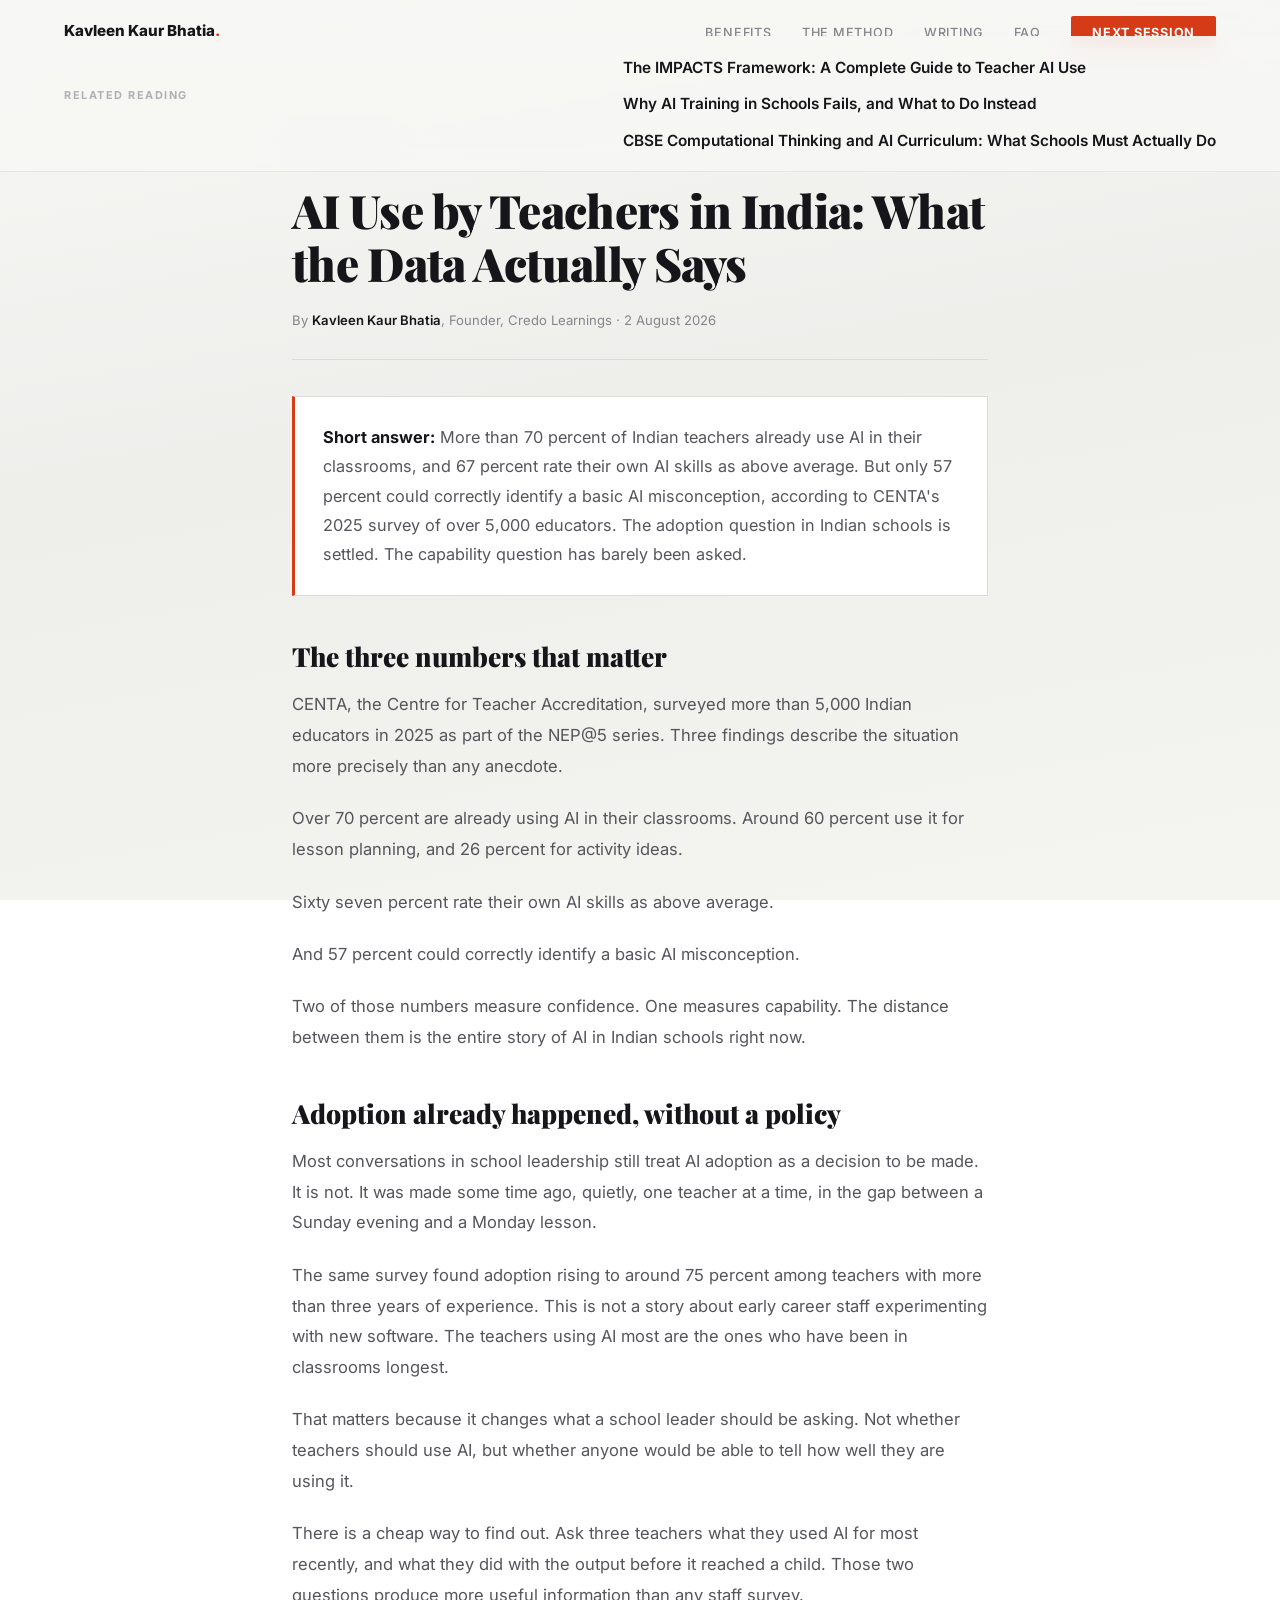
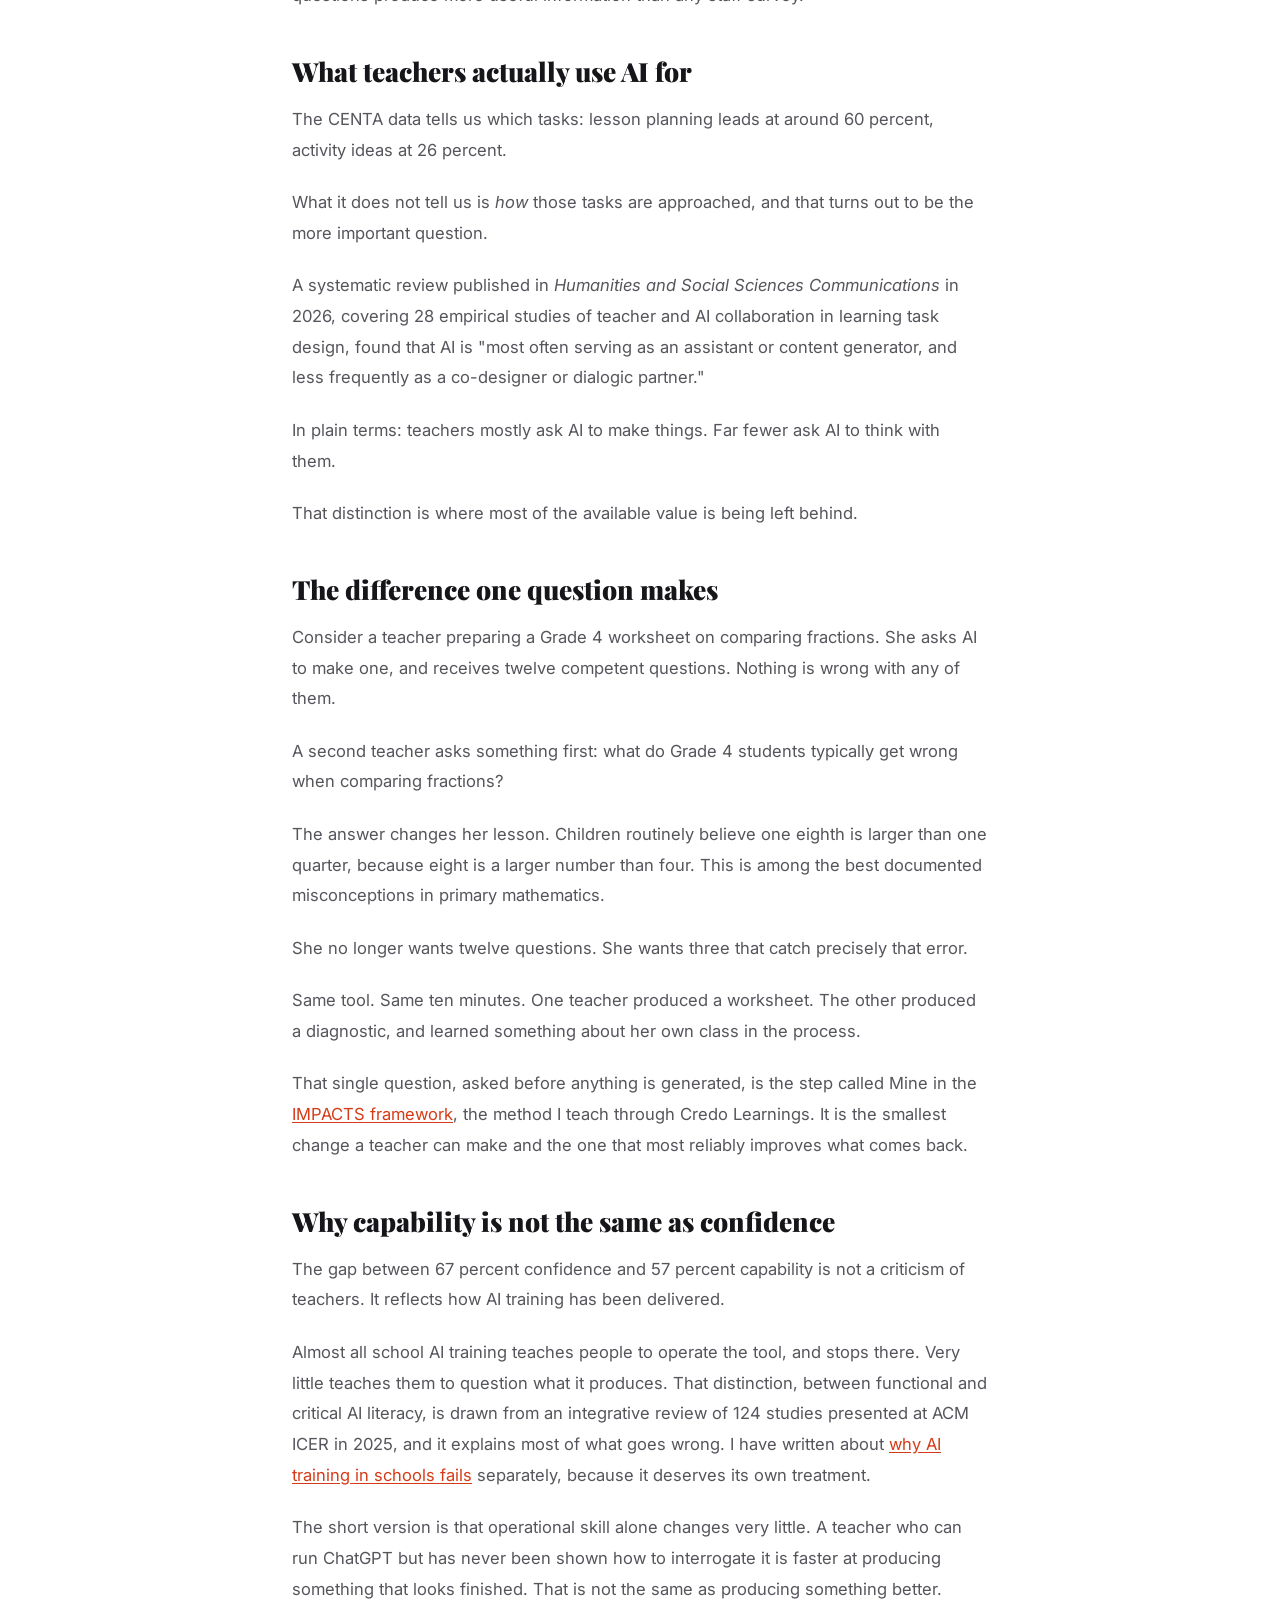
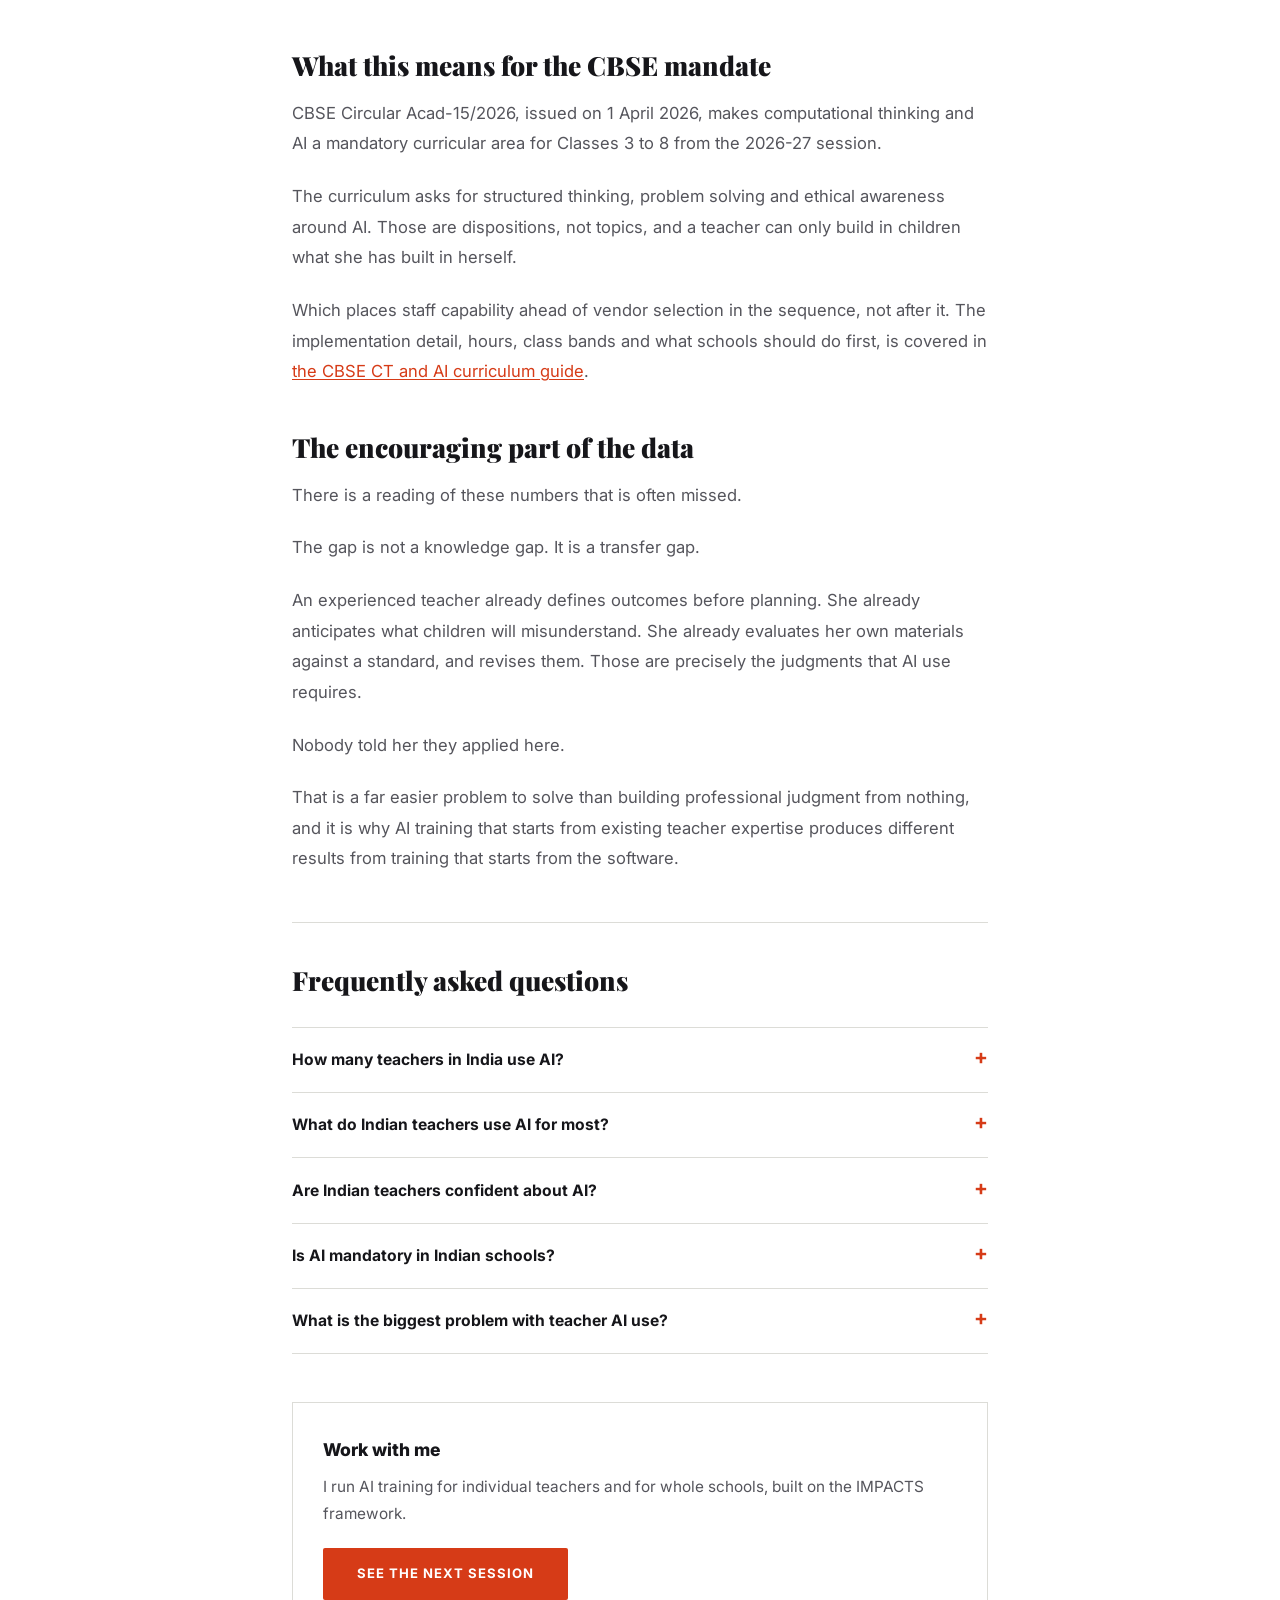
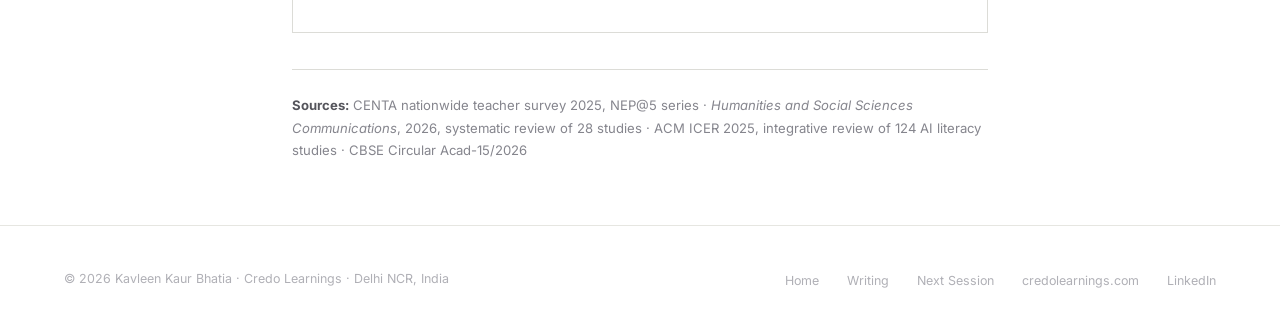
==== ai-use-by-teachers-india-data.html @ 9534598b "Add files via upload" ====
<!DOCTYPE html>
<html lang="en">
<head>
  <meta charset="UTF-8" />
  <meta name="viewport" content="width=device-width, initial-scale=1.0" />

  <title>AI Use by Teachers in India: What the Data Actually Says (2026)</title>
  <meta name="description" content="Over 70 percent of Indian teachers use AI, but only 57 percent can spot a basic AI misconception. What the CENTA survey reveals about the real gap." />
  <meta name="author" content="Kavleen Kaur Bhatia" />
  <meta name="robots" content="index, follow, max-image-preview:large, max-snippet:-1" />
  <link rel="canonical" href="https://www.kavleenkaur.com/ai-use-by-teachers-india-data" />

  <meta property="og:type" content="article" />
  <meta property="og:url" content="https://www.kavleenkaur.com/ai-use-by-teachers-india-data" />
  <meta property="og:title" content="AI Use by Teachers in India: What the Data Actually Says (2026)" />
  <meta property="og:description" content="Over 70 percent of Indian teachers use AI, but only 57 percent can spot a basic AI misconception. What the CENTA survey reveals about the real gap." />
  <meta property="og:image" content="https://www.kavleenkaur.com/og-image.jpg" />
  <meta property="og:locale" content="en_IN" />
  <meta name="twitter:card" content="summary_large_image" />
  <meta name="twitter:title" content="AI Use by Teachers in India: What the Data Actually Says (2026)" />
  <meta name="twitter:description" content="Over 70 percent of Indian teachers use AI, but only 57 percent can spot a basic AI misconception. What the CENTA survey reveals about the real gap." />
  <meta name="twitter:image" content="https://www.kavleenkaur.com/og-image.jpg" />

  <script type="application/ld+json">
{
  "@context": "https://schema.org",
  "@graph": [
    {
      "@type": "Article",
      "@id": "https://www.kavleenkaur.com/ai-use-by-teachers-india-data#article",
      "headline": "AI Use by Teachers in India: What the Data Actually Says",
      "description": "Over 70 percent of Indian teachers use AI, but only 57 percent can spot a basic AI misconception. What the CENTA survey reveals about the real gap.",
      "datePublished": "2026-08-02",
      "dateModified": "2026-08-02",
      "author": {
        "@type": "Person",
        "name": "Kavleen Kaur Bhatia",
        "url": "https://www.kavleenkaur.com/",
        "jobTitle": "AI Trainer for Educators",
        "worksFor": {
          "@type": "Organization",
          "name": "Credo Learnings"
        }
      },
      "publisher": {
        "@type": "Organization",
        "name": "Credo Learnings",
        "url": "https://credolearnings.com/"
      },
      "mainEntityOfPage": "https://www.kavleenkaur.com/ai-use-by-teachers-india-data",
      "about": [
        {
          "@type": "Thing",
          "name": "Artificial Intelligence in Education"
        },
        {
          "@type": "Thing",
          "name": "Teacher Professional Development"
        },
        {
          "@type": "Thing",
          "name": "K-12 Education in India"
        }
      ],
      "inLanguage": "en-IN"
    },
    {
      "@type": "FAQPage",
      "@id": "https://www.kavleenkaur.com/ai-use-by-teachers-india-data#faq",
      "mainEntity": [
        {
          "@type": "Question",
          "name": "How many teachers in India use AI?",
          "acceptedAnswer": {
            "@type": "Answer",
            "text": "More than 70 percent, according to CENTA's 2025 survey of over 5,000 educators. Adoption rises to around 75 percent among teachers with more than three years of experience."
          }
        },
        {
          "@type": "Question",
          "name": "What do Indian teachers use AI for most?",
          "acceptedAnswer": {
            "@type": "Answer",
            "text": "Lesson planning, at around 60 percent, followed by activity ideas at 26 percent."
          }
        },
        {
          "@type": "Question",
          "name": "Are Indian teachers confident about AI?",
          "acceptedAnswer": {
            "@type": "Answer",
            "text": "Sixty seven percent rate their AI skills as above average, but only 57 percent could identify a basic AI misconception, indicating a gap between confidence and capability."
          }
        },
        {
          "@type": "Question",
          "name": "Is AI mandatory in Indian schools?",
          "acceptedAnswer": {
            "@type": "Answer",
            "text": "CBSE has made computational thinking and AI a mandatory curricular area for Classes 3 to 8 from the 2026-27 session, under Circular Acad-15/2026."
          }
        },
        {
          "@type": "Question",
          "name": "What is the biggest problem with teacher AI use?",
          "acceptedAnswer": {
            "@type": "Answer",
            "text": "Research suggests AI is used mostly to generate content rather than to expand professional thinking, which leaves most of its value unrealised."
          }
        }
      ]
    },
    {
      "@type": "BreadcrumbList",
      "itemListElement": [
        {
          "@type": "ListItem",
          "position": 1,
          "name": "Home",
          "item": "https://www.kavleenkaur.com/"
        },
        {
          "@type": "ListItem",
          "position": 2,
          "name": "Writing",
          "item": "https://www.kavleenkaur.com/writing"
        },
        {
          "@type": "ListItem",
          "position": 3,
          "name": "AI Use by Teachers in India: What the Data Actually Says"
        }
      ]
    }
  ]
}
  </script>

  <link rel="preconnect" href="https://fonts.googleapis.com" />
  <link rel="preconnect" href="https://fonts.gstatic.com" crossorigin />
  <link href="https://fonts.googleapis.com/css2?family=Inter:wght@300;400;500;600;700;800;900&family=Playfair+Display:wght@700;900&display=swap" rel="stylesheet" />
  <link rel="stylesheet" href="/styles.css" />
</head>
<body>

  <nav aria-label="Main navigation">
    <a class="nav-logo" href="/">Kavleen Kaur Bhatia<span>.</span></a>
    <ul class="nav-links">
      <li><a href="/#benefits">Benefits</a></li>
      <li><a href="/#method">The Method</a></li>
      <li><a href="/writing">Writing</a></li>
      <li><a href="/#faq">FAQ</a></li>
      <li><a href="/impacts" class="nav-cta">Next Session</a></li>
    </ul>
  </nav>

  <main>
    <article class="article-wrap">
      <p class="breadcrumb"><a href="/">Home</a> &rsaquo; <a href="/writing">Writing</a></p>

      <h1>AI Use by Teachers in India: What the Data Actually Says</h1>

      <p class="article-meta">
        By <strong>Kavleen Kaur Bhatia</strong>, Founder, Credo Learnings &middot;
        <time datetime="2026-08-02">2 August 2026</time>
      </p>

      <div class="short-answer">
        <strong>Short answer:</strong> More than 70 percent of Indian teachers already use AI in their classrooms, and 67 percent rate their own AI skills as above average. But only 57 percent could correctly identify a basic AI misconception, according to CENTA's 2025 survey of over 5,000 educators. The adoption question in Indian schools is settled. The capability question has barely been asked.
      </div>

      <div class="article-body">
      <h2>The three numbers that matter</h2>
      <p>CENTA, the Centre for Teacher Accreditation, surveyed more than 5,000 Indian educators in 2025 as part of the NEP@5 series. Three findings describe the situation more precisely than any anecdote.</p>
      <p>Over 70 percent are already using AI in their classrooms. Around 60 percent use it for lesson planning, and 26 percent for activity ideas.</p>
      <p>Sixty seven percent rate their own AI skills as above average.</p>
      <p>And 57 percent could correctly identify a basic AI misconception.</p>
      <p>Two of those numbers measure confidence. One measures capability. The distance between them is the entire story of AI in Indian schools right now.</p>
      <h2>Adoption already happened, without a policy</h2>
      <p>Most conversations in school leadership still treat AI adoption as a decision to be made. It is not. It was made some time ago, quietly, one teacher at a time, in the gap between a Sunday evening and a Monday lesson.</p>
      <p>The same survey found adoption rising to around 75 percent among teachers with more than three years of experience. This is not a story about early career staff experimenting with new software. The teachers using AI most are the ones who have been in classrooms longest.</p>
      <p>That matters because it changes what a school leader should be asking. Not whether teachers should use AI, but whether anyone would be able to tell how well they are using it.</p>
      <p>There is a cheap way to find out. Ask three teachers what they used AI for most recently, and what they did with the output before it reached a child. Those two questions produce more useful information than any staff survey.</p>
      <h2>What teachers actually use AI for</h2>
      <p>The CENTA data tells us which tasks: lesson planning leads at around 60 percent, activity ideas at 26 percent.</p>
      <p>What it does not tell us is <em>how</em> those tasks are approached, and that turns out to be the more important question.</p>
      <p>A systematic review published in <em>Humanities and Social Sciences Communications</em> in 2026, covering 28 empirical studies of teacher and AI collaboration in learning task design, found that AI is "most often serving as an assistant or content generator, and less frequently as a co-designer or dialogic partner."</p>
      <p>In plain terms: teachers mostly ask AI to make things. Far fewer ask AI to think with them.</p>
      <p>That distinction is where most of the available value is being left behind.</p>
      <h2>The difference one question makes</h2>
      <p>Consider a teacher preparing a Grade 4 worksheet on comparing fractions. She asks AI to make one, and receives twelve competent questions. Nothing is wrong with any of them.</p>
      <p>A second teacher asks something first: what do Grade 4 students typically get wrong when comparing fractions?</p>
      <p>The answer changes her lesson. Children routinely believe one eighth is larger than one quarter, because eight is a larger number than four. This is among the best documented misconceptions in primary mathematics.</p>
      <p>She no longer wants twelve questions. She wants three that catch precisely that error.</p>
      <p>Same tool. Same ten minutes. One teacher produced a worksheet. The other produced a diagnostic, and learned something about her own class in the process.</p>
      <p>That single question, asked before anything is generated, is the step called Mine in the <a href="/impacts-framework">IMPACTS framework</a>, the method I teach through Credo Learnings. It is the smallest change a teacher can make and the one that most reliably improves what comes back.</p>
      <h2>Why capability is not the same as confidence</h2>
      <p>The gap between 67 percent confidence and 57 percent capability is not a criticism of teachers. It reflects how AI training has been delivered.</p>
      <p>Almost all school AI training teaches people to operate the tool, and stops there. Very little teaches them to question what it produces. That distinction, between functional and critical AI literacy, is drawn from an integrative review of 124 studies presented at ACM ICER in 2025, and it explains most of what goes wrong. I have written about <a href="/why-ai-training-in-schools-fails">why AI training in schools fails</a> separately, because it deserves its own treatment.</p>
      <p>The short version is that operational skill alone changes very little. A teacher who can run ChatGPT but has never been shown how to interrogate it is faster at producing something that looks finished. That is not the same as producing something better.</p>
      <h2>What this means for the CBSE mandate</h2>
      <p>CBSE Circular Acad-15/2026, issued on 1 April 2026, makes computational thinking and AI a mandatory curricular area for Classes 3 to 8 from the 2026-27 session.</p>
      <p>The curriculum asks for structured thinking, problem solving and ethical awareness around AI. Those are dispositions, not topics, and a teacher can only build in children what she has built in herself.</p>
      <p>Which places staff capability ahead of vendor selection in the sequence, not after it. The implementation detail, hours, class bands and what schools should do first, is covered in <a href="/cbse-ct-ai-curriculum-teacher-readiness">the CBSE CT and AI curriculum guide</a>.</p>
      <h2>The encouraging part of the data</h2>
      <p>There is a reading of these numbers that is often missed.</p>
      <p>The gap is not a knowledge gap. It is a transfer gap.</p>
      <p>An experienced teacher already defines outcomes before planning. She already anticipates what children will misunderstand. She already evaluates her own materials against a standard, and revises them. Those are precisely the judgments that AI use requires.</p>
      <p>Nobody told her they applied here.</p>
      <p>That is a far easier problem to solve than building professional judgment from nothing, and it is why AI training that starts from existing teacher expertise produces different results from training that starts from the software.</p>
      </div>

      <section class="faq-block">
        <h2>Frequently asked questions</h2>
      <details>
        <summary>How many teachers in India use AI?</summary>
        <p>More than 70 percent, according to CENTA's 2025 survey of over 5,000 educators. Adoption rises to around 75 percent among teachers with more than three years of experience.</p>
      </details>
      <details>
        <summary>What do Indian teachers use AI for most?</summary>
        <p>Lesson planning, at around 60 percent, followed by activity ideas at 26 percent.</p>
      </details>
      <details>
        <summary>Are Indian teachers confident about AI?</summary>
        <p>Sixty seven percent rate their AI skills as above average, but only 57 percent could identify a basic AI misconception, indicating a gap between confidence and capability.</p>
      </details>
      <details>
        <summary>Is AI mandatory in Indian schools?</summary>
        <p>CBSE has made computational thinking and AI a mandatory curricular area for Classes 3 to 8 from the 2026-27 session, under Circular Acad-15/2026.</p>
      </details>
      <details>
        <summary>What is the biggest problem with teacher AI use?</summary>
        <p>Research suggests AI is used mostly to generate content rather than to expand professional thinking, which leaves most of its value unrealised.</p>
      </details>
      </section>

      <aside class="article-cta">
        <h3>Work with me</h3>
        <p>I run AI training for individual teachers and for whole schools, built on the IMPACTS framework.</p>
        <a href="/impacts" class="btn-primary">See the next session</a>
      </aside>

      <nav class="article-related" aria-label="Related articles">
        <h3>Related reading</h3>
        <ul>
        <li><a href="/impacts-framework">The IMPACTS Framework: A Complete Guide to Teacher AI Use</a></li>
        <li><a href="/why-ai-training-in-schools-fails">Why AI Training in Schools Fails, and What to Do Instead</a></li>
        <li><a href="/cbse-ct-ai-curriculum-teacher-readiness">CBSE Computational Thinking and AI Curriculum: What Schools Must Actually Do</a></li></ul>
      </nav>

      <p class="article-sources"><strong>Sources:</strong> CENTA nationwide teacher survey 2025, NEP@5 series &middot; <em>Humanities and Social Sciences Communications</em>, 2026, systematic review of 28 studies &middot; ACM ICER 2025, integrative review of 124 AI literacy studies &middot; CBSE Circular Acad-15/2026</p>
    </article>
  </main>

  <footer>
    <p>&copy; 2026 Kavleen Kaur Bhatia &middot; Credo Learnings &middot; Delhi NCR, India</p>
    <ul class="footer-links">
      <li><a href="/">Home</a></li>
      <li><a href="/writing">Writing</a></li>
      <li><a href="/impacts">Next Session</a></li>
      <li><a href="https://credolearnings.com/" target="_blank" rel="noopener">credolearnings.com</a></li>
      <li><a href="https://www.linkedin.com/in/kavleen-kaur-bhatia/" target="_blank" rel="noopener">LinkedIn</a></li>
    </ul>
  </footer>

</body>
</html>
---- styles.css ----
/* Shared styles for article pages and the session registration page */

*, *::before, *::after { box-sizing: border-box; margin: 0; padding: 0; }

:root {
  --accent: #d63b17;
  --accent-dark: #b32f10;
  --text: #16161a;
  --text-mid: #55555c;
  --text-soft: #85858d;
  --text-faint: #b0b0b6;
  --border: #dcdcd7;
  --border-soft: #e6e6e1;
  --panel: #ffffff;
  --panel-tint: #ececeb;
}

html { scroll-behavior: smooth; }

body {
  font-family: 'Inter', -apple-system, BlinkMacSystemFont, sans-serif;
  background: linear-gradient(170deg, #f7f7f5 0%, #eeeeeb 45%, #f4f4f1 100%);
  background-attachment: fixed;
  color: var(--text);
  line-height: 1.65;
  overflow-x: hidden;
  -webkit-font-smoothing: antialiased;
}

a { color: inherit; }

/* NAV */
nav {
  position: fixed; top: 0; left: 0; right: 0; z-index: 100;
  display: flex; justify-content: space-between; align-items: center;
  padding: 1.1rem 4rem;
  background: rgba(247,247,245,0.92);
  backdrop-filter: blur(14px);
  border-bottom: 1px solid var(--border-soft);
}
.nav-logo { font-weight: 800; font-size: 0.95rem; color: var(--text); text-decoration: none; }
.nav-logo span { color: var(--accent); }
.nav-links { display: flex; gap: 1.9rem; list-style: none; align-items: center; }
.nav-links a {
  color: var(--text-soft); text-decoration: none; font-size: 0.79rem;
  font-weight: 500; letter-spacing: 0.06em; text-transform: uppercase; transition: color 0.2s;
}
.nav-links a:hover { color: var(--text); }
.nav-cta {
  background: var(--accent); color: #fff !important;
  padding: 0.55rem 1.3rem; border-radius: 2px; font-weight: 700 !important;
}
.nav-cta:hover { background: var(--accent-dark); }

/* BUTTONS */
.btn-primary {
  display: inline-block; background: var(--accent); color: #fff;
  padding: 0.95rem 2.1rem; font-size: 0.82rem; font-weight: 700;
  letter-spacing: 0.08em; text-transform: uppercase; text-decoration: none;
  border-radius: 2px; transition: background 0.2s, transform 0.15s;
}
.btn-primary:hover { background: var(--accent-dark); transform: translateY(-1px); }
.btn-secondary {
  display: inline-block; border: 1px solid #c4c4bd; color: var(--text);
  padding: 0.95rem 2.1rem; font-size: 0.82rem; font-weight: 600;
  letter-spacing: 0.08em; text-transform: uppercase; text-decoration: none;
  border-radius: 2px; transition: border-color 0.2s, transform 0.15s;
}
.btn-secondary:hover { border-color: var(--text); transform: translateY(-1px); }

/* ARTICLE LAYOUT */
.article-wrap { max-width: 760px; margin: 0 auto; padding: 8.5rem 2rem 4rem; }

.breadcrumb {
  font-size: 0.75rem; color: var(--text-faint);
  letter-spacing: 0.04em; margin-bottom: 1.75rem;
}
.breadcrumb a { color: var(--text-soft); text-decoration: none; }
.breadcrumb a:hover { color: var(--accent); }

.article-wrap h1 {
  font-family: 'Playfair Display', Georgia, serif;
  font-size: clamp(2rem, 3.6vw, 2.9rem);
  font-weight: 900; line-height: 1.15; letter-spacing: -0.015em;
  margin-bottom: 1.25rem;
}

.article-meta {
  font-size: 0.82rem; color: var(--text-soft);
  padding-bottom: 1.75rem; margin-bottom: 2.25rem;
  border-bottom: 1px solid var(--border);
}
.article-meta strong { color: var(--text); font-weight: 600; }

.short-answer {
  background: var(--panel); border: 1px solid var(--border);
  border-left: 3px solid var(--accent);
  padding: 1.6rem 1.75rem; margin-bottom: 2.5rem;
  font-size: 1.02rem; line-height: 1.8; color: var(--text-mid);
}
.short-answer strong { color: var(--text); font-weight: 700; }

.article-body h2 {
  font-family: 'Playfair Display', Georgia, serif;
  font-size: 1.65rem; font-weight: 900; line-height: 1.25;
  margin: 2.75rem 0 1rem;
}
.article-body h3 {
  font-size: 1.1rem; font-weight: 800;
  margin: 2rem 0 0.6rem;
}
.article-body p {
  font-size: 1.04rem; line-height: 1.85;
  color: var(--text-mid); margin-bottom: 1.35rem;
}
.article-body p strong { color: var(--text); font-weight: 600; }
.article-body em { font-style: italic; }
.article-body a { color: var(--accent); text-decoration: underline; text-underline-offset: 2px; }
.article-body a:hover { color: var(--accent-dark); }
.article-body ul { margin: 0 0 1.35rem 1.2rem; }
.article-body li { font-size: 1.02rem; line-height: 1.8; color: var(--text-mid); margin-bottom: 0.5rem; }
.article-body blockquote {
  border-left: 3px solid var(--border);
  padding-left: 1.4rem; margin: 0 0 1.35rem;
  color: var(--text-soft); font-style: italic;
}

/* FAQ */
.faq-block { margin-top: 3rem; padding-top: 2.25rem; border-top: 1px solid var(--border); }
.faq-block h2 {
  font-family: 'Playfair Display', Georgia, serif;
  font-size: 1.65rem; font-weight: 900; margin-bottom: 1.5rem;
}
.faq-block details { border-top: 1px solid var(--border); padding: 1.2rem 0; }
.faq-block details:last-of-type { border-bottom: 1px solid var(--border); }
.faq-block summary {
  font-size: 0.98rem; font-weight: 700; color: var(--text); cursor: pointer;
  list-style: none; display: flex; justify-content: space-between; align-items: flex-start; gap: 1.5rem;
}
.faq-block summary::-webkit-details-marker { display: none; }
.faq-block summary::after { content: '+'; color: var(--accent); font-size: 1.3rem; line-height: 1; flex-shrink: 0; }
.faq-block details[open] summary::after { content: '\2212'; }
.faq-block details p { margin: 0.8rem 0 0; font-size: 0.96rem; line-height: 1.8; color: var(--text-mid); }

/* ARTICLE FOOTER BLOCKS */
.article-cta {
  margin-top: 3rem; background: var(--panel);
  border: 1px solid var(--border); padding: 2rem 1.9rem;
}
.article-cta h3 { font-size: 1.1rem; font-weight: 800; margin-bottom: 0.6rem; }
.article-cta p { font-size: 0.96rem; color: var(--text-mid); line-height: 1.75; margin-bottom: 1.3rem; }

.article-related { margin-top: 2.25rem; }
.article-related h3 {
  font-size: 0.68rem; font-weight: 700; letter-spacing: 0.14em;
  text-transform: uppercase; color: var(--text-faint); margin-bottom: 1rem;
}
.article-related ul { list-style: none; display: flex; flex-direction: column; gap: 0.65rem; }
.article-related a { font-size: 0.96rem; color: var(--text); text-decoration: none; font-weight: 600; }
.article-related a:hover { color: var(--accent); }

.article-sources {
  margin-top: 2.25rem; padding-top: 1.5rem; border-top: 1px solid var(--border);
  font-size: 0.82rem; color: var(--text-soft); line-height: 1.7;
}
.article-sources strong { color: var(--text-mid); }

/* WRITING INDEX */
.index-wrap { max-width: 880px; margin: 0 auto; padding: 8.5rem 2rem 4rem; }
.index-wrap h1 {
  font-family: 'Playfair Display', Georgia, serif;
  font-size: clamp(2rem, 3.6vw, 2.9rem); font-weight: 900;
  line-height: 1.15; margin-bottom: 0.9rem;
}
.index-intro { font-size: 1.04rem; color: var(--text-mid); line-height: 1.8; margin-bottom: 2.75rem; max-width: 640px; }
.index-list { display: flex; flex-direction: column; gap: 1px; background: var(--border); border: 1px solid var(--border); }
.index-item { background: var(--panel); padding: 1.9rem 1.85rem; text-decoration: none; display: block; transition: background 0.2s; }
.index-item:hover { background: #fcfcfa; }
.index-item h2 { font-size: 1.18rem; font-weight: 800; line-height: 1.35; margin-bottom: 0.5rem; transition: color 0.2s; }
.index-item:hover h2 { color: var(--accent); }
.index-item p { font-size: 0.93rem; color: var(--text-mid); line-height: 1.7; }

/* FOOTER */
footer {
  padding: 2.5rem 4rem; border-top: 1px solid var(--border-soft);
  display: flex; justify-content: space-between; align-items: center; gap: 2rem; flex-wrap: wrap;
}
footer p { font-size: 0.78rem; color: var(--text-faint); }
.footer-links { display: flex; gap: 1.75rem; list-style: none; flex-wrap: wrap; }
.footer-links a { font-size: 0.78rem; color: var(--text-faint); text-decoration: none; transition: color 0.2s; }
.footer-links a:hover { color: var(--text-mid); }

/* RESPONSIVE */
@media (max-width: 900px) {
  nav { padding: 0.9rem 1.5rem; }
  .nav-links { display: none; }
  .nav-links.mobile-cta { display: flex; }
  .article-wrap, .index-wrap { padding: 6.5rem 1.5rem 3rem; }
  footer { flex-direction: column; text-align: center; gap: 1.25rem; padding: 2.5rem 1.5rem; }
}
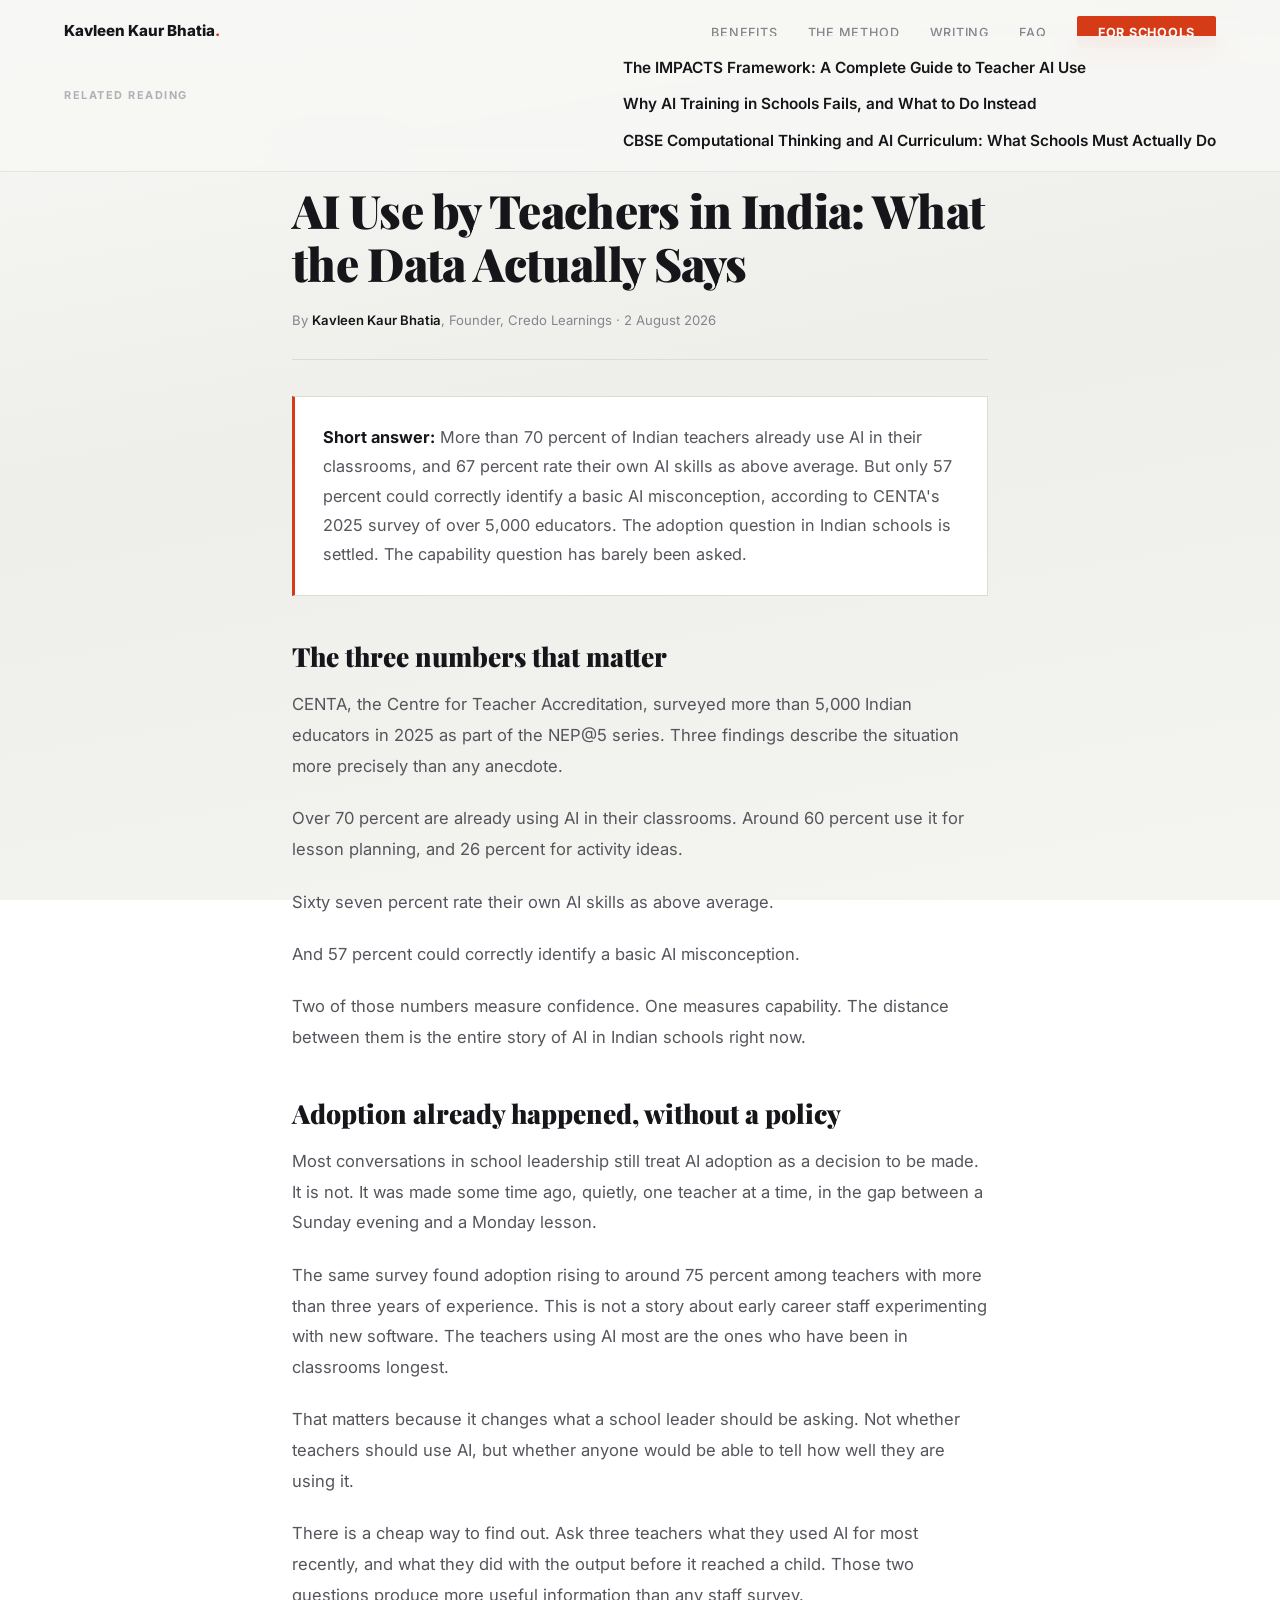
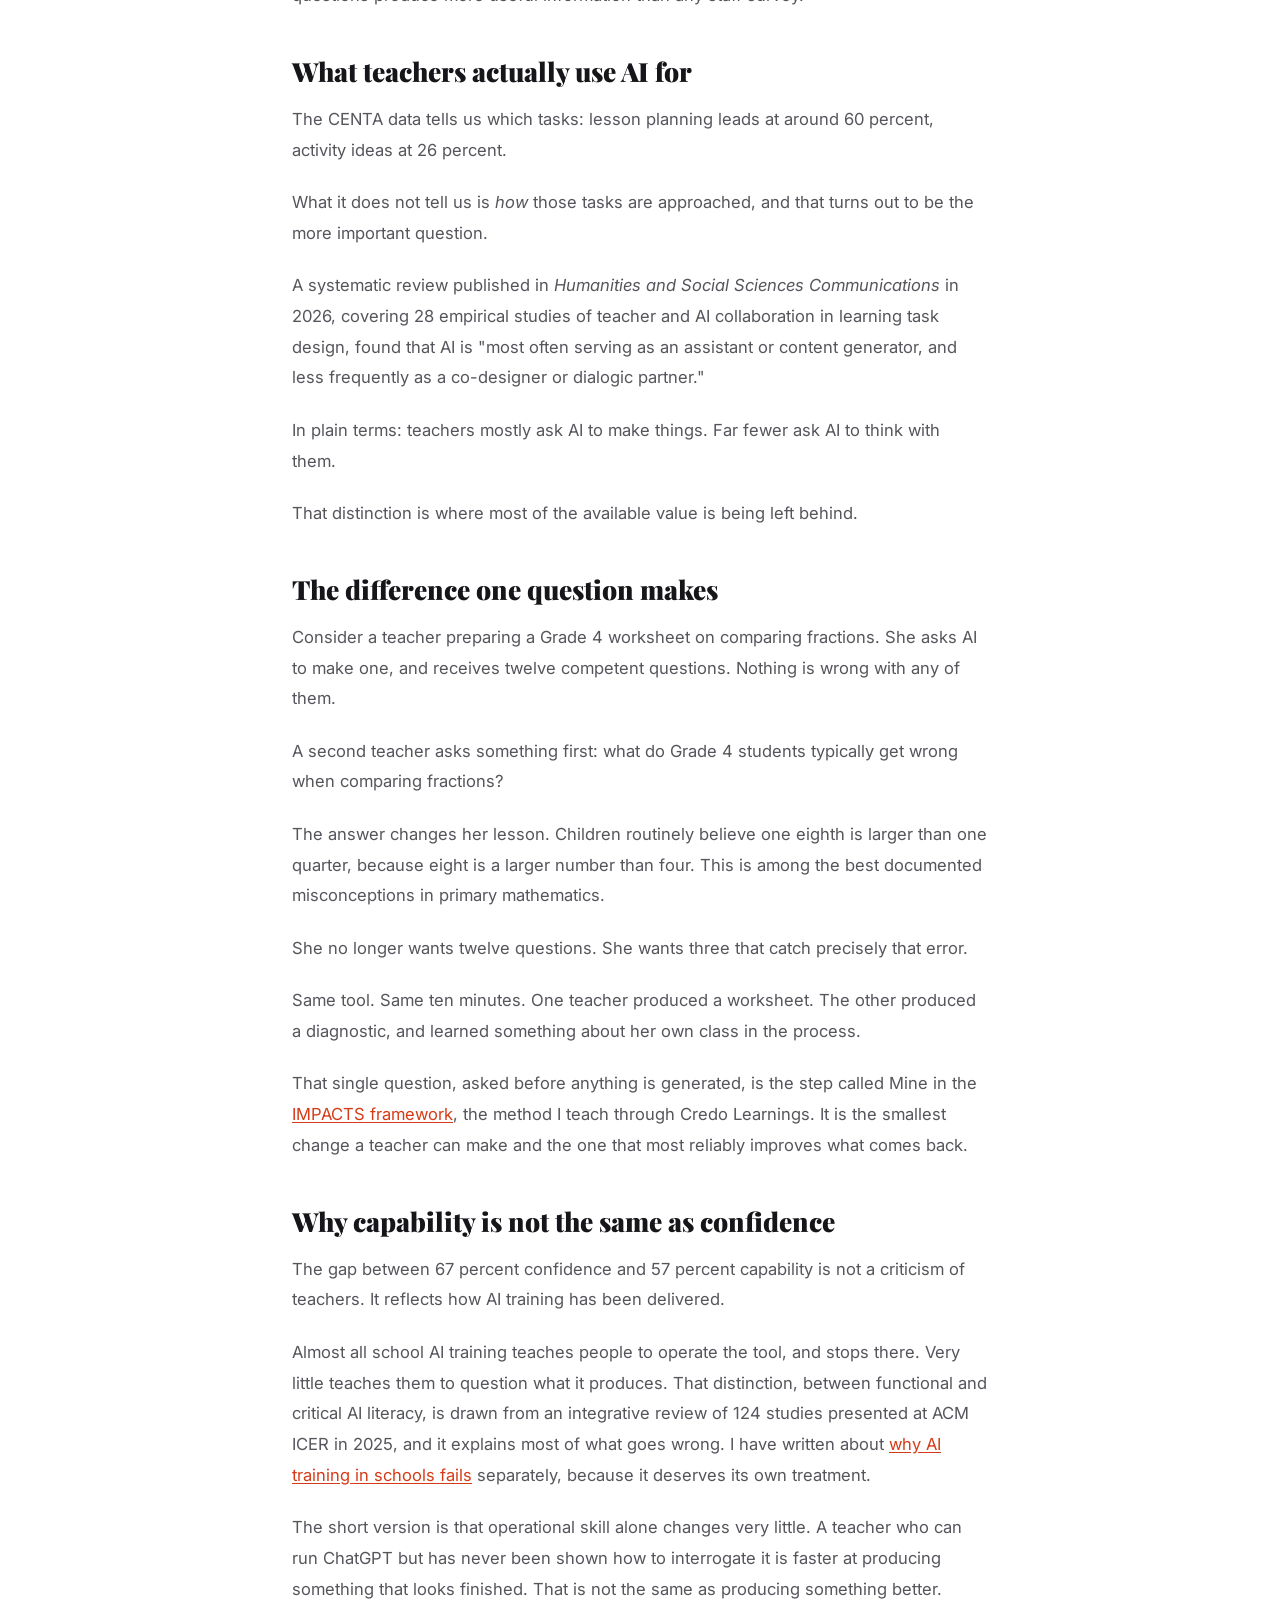
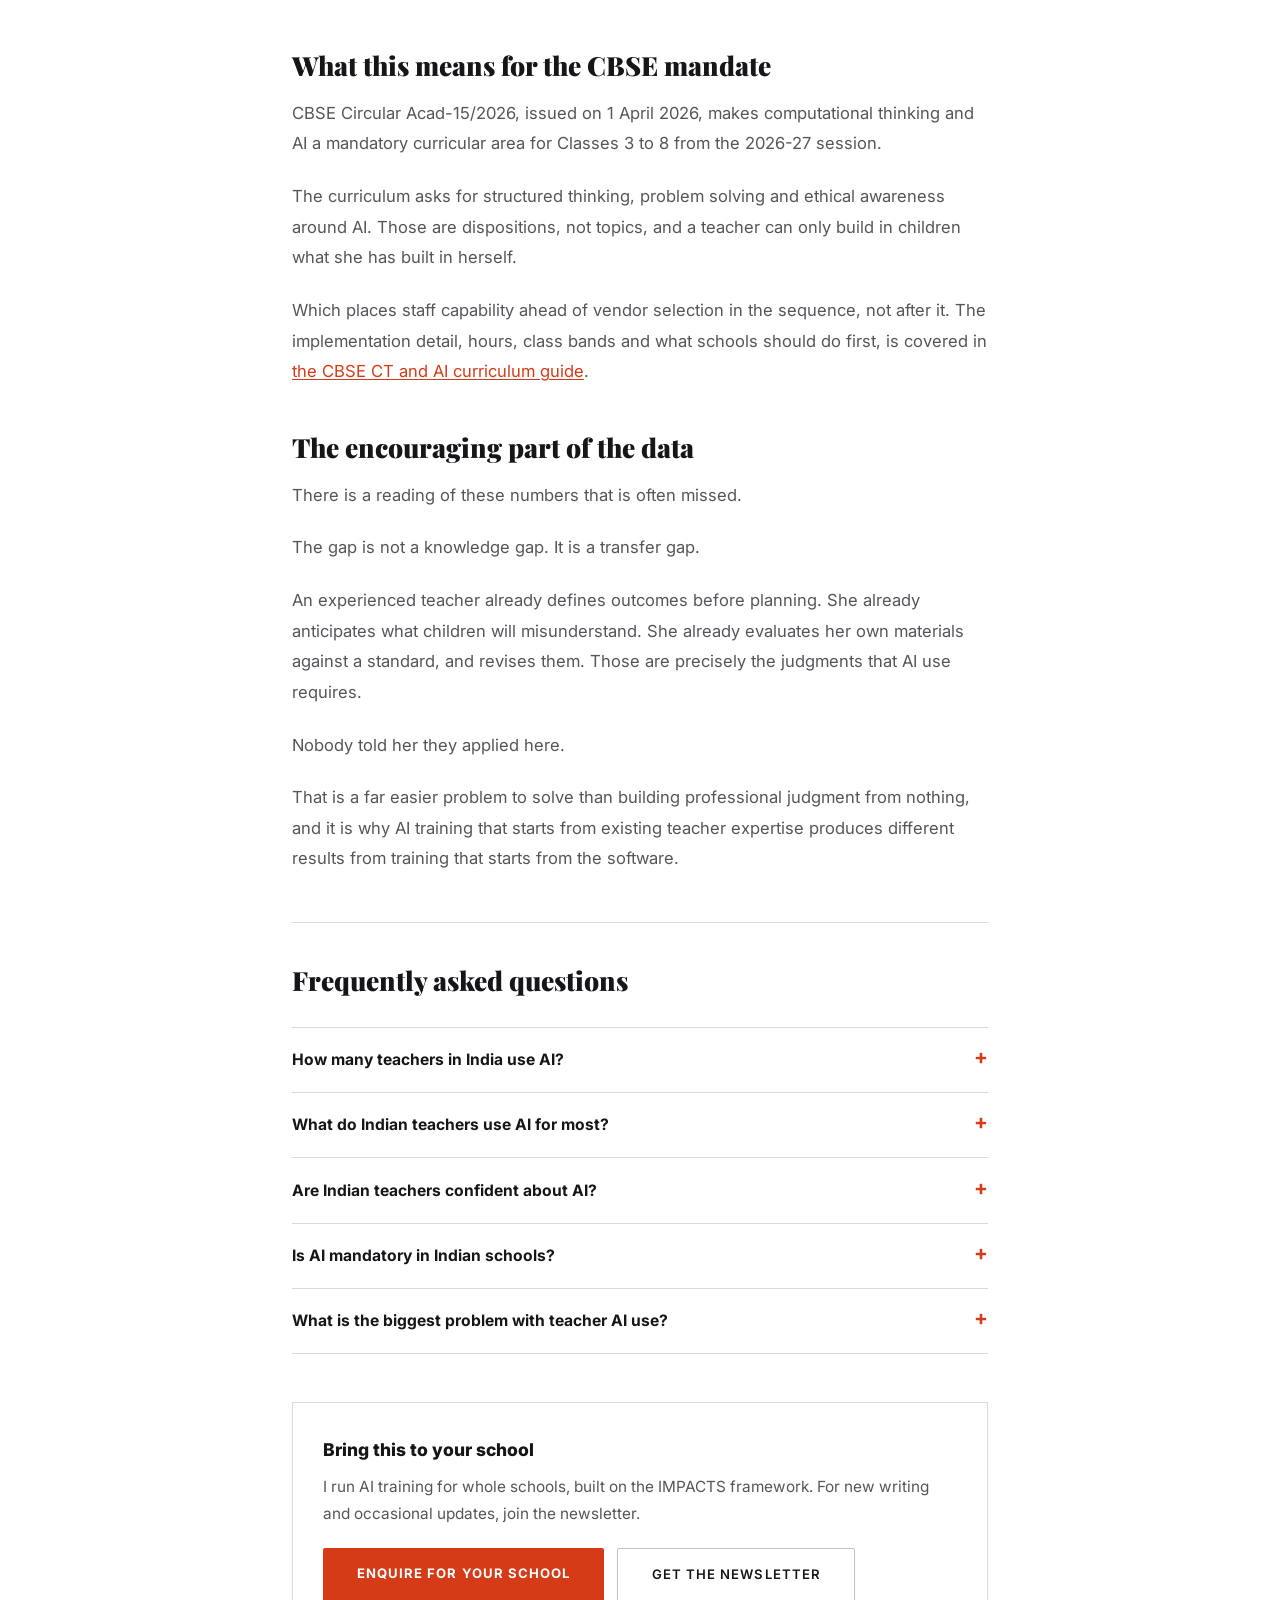
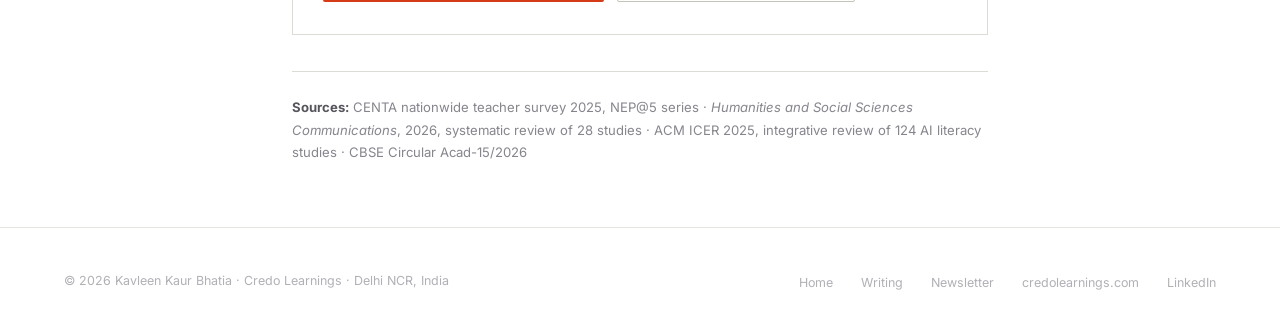
==== commit 824fbc9a: "Revise navigation and call-to-action elements Updated call-to-action sections and navigation links t" ====
--- a/ai-use-by-teachers-india-data.html
+++ b/ai-use-by-teachers-india-data.html
@@ -150,7 +150,7 @@
       <li><a href="/#method">The Method</a></li>
       <li><a href="/writing">Writing</a></li>
       <li><a href="/#faq">FAQ</a></li>
-      <li><a href="/impacts" class="nav-cta">Next Session</a></li>
+      <li><a href="/#contact" class="nav-cta">For Schools</a></li>
     </ul>
   </nav>
 
@@ -235,9 +235,12 @@
       </section>
 
       <aside class="article-cta">
-        <h3>Work with me</h3>
-        <p>I run AI training for individual teachers and for whole schools, built on the IMPACTS framework.</p>
-        <a href="/impacts" class="btn-primary">See the next session</a>
+        <h3>Bring this to your school</h3>
+        <p>I run AI training for whole schools, built on the IMPACTS framework. For new writing and occasional updates, join the newsletter.</p>
+        <div style="display: flex; gap: 0.85rem; flex-wrap: wrap;">
+          <a href="/#contact" class="btn-primary">Enquire for your school</a>
+          <a href="/#newsletter" class="btn-secondary">Get the newsletter</a>
+        </div>
       </aside>
 
       <nav class="article-related" aria-label="Related articles">
@@ -257,7 +260,7 @@
     <ul class="footer-links">
       <li><a href="/">Home</a></li>
       <li><a href="/writing">Writing</a></li>
-      <li><a href="/impacts">Next Session</a></li>
+      <li><a href="/#newsletter">Newsletter</a></li>
       <li><a href="https://credolearnings.com/" target="_blank" rel="noopener">credolearnings.com</a></li>
       <li><a href="https://www.linkedin.com/in/kavleen-kaur-bhatia/" target="_blank" rel="noopener">LinkedIn</a></li>
     </ul>
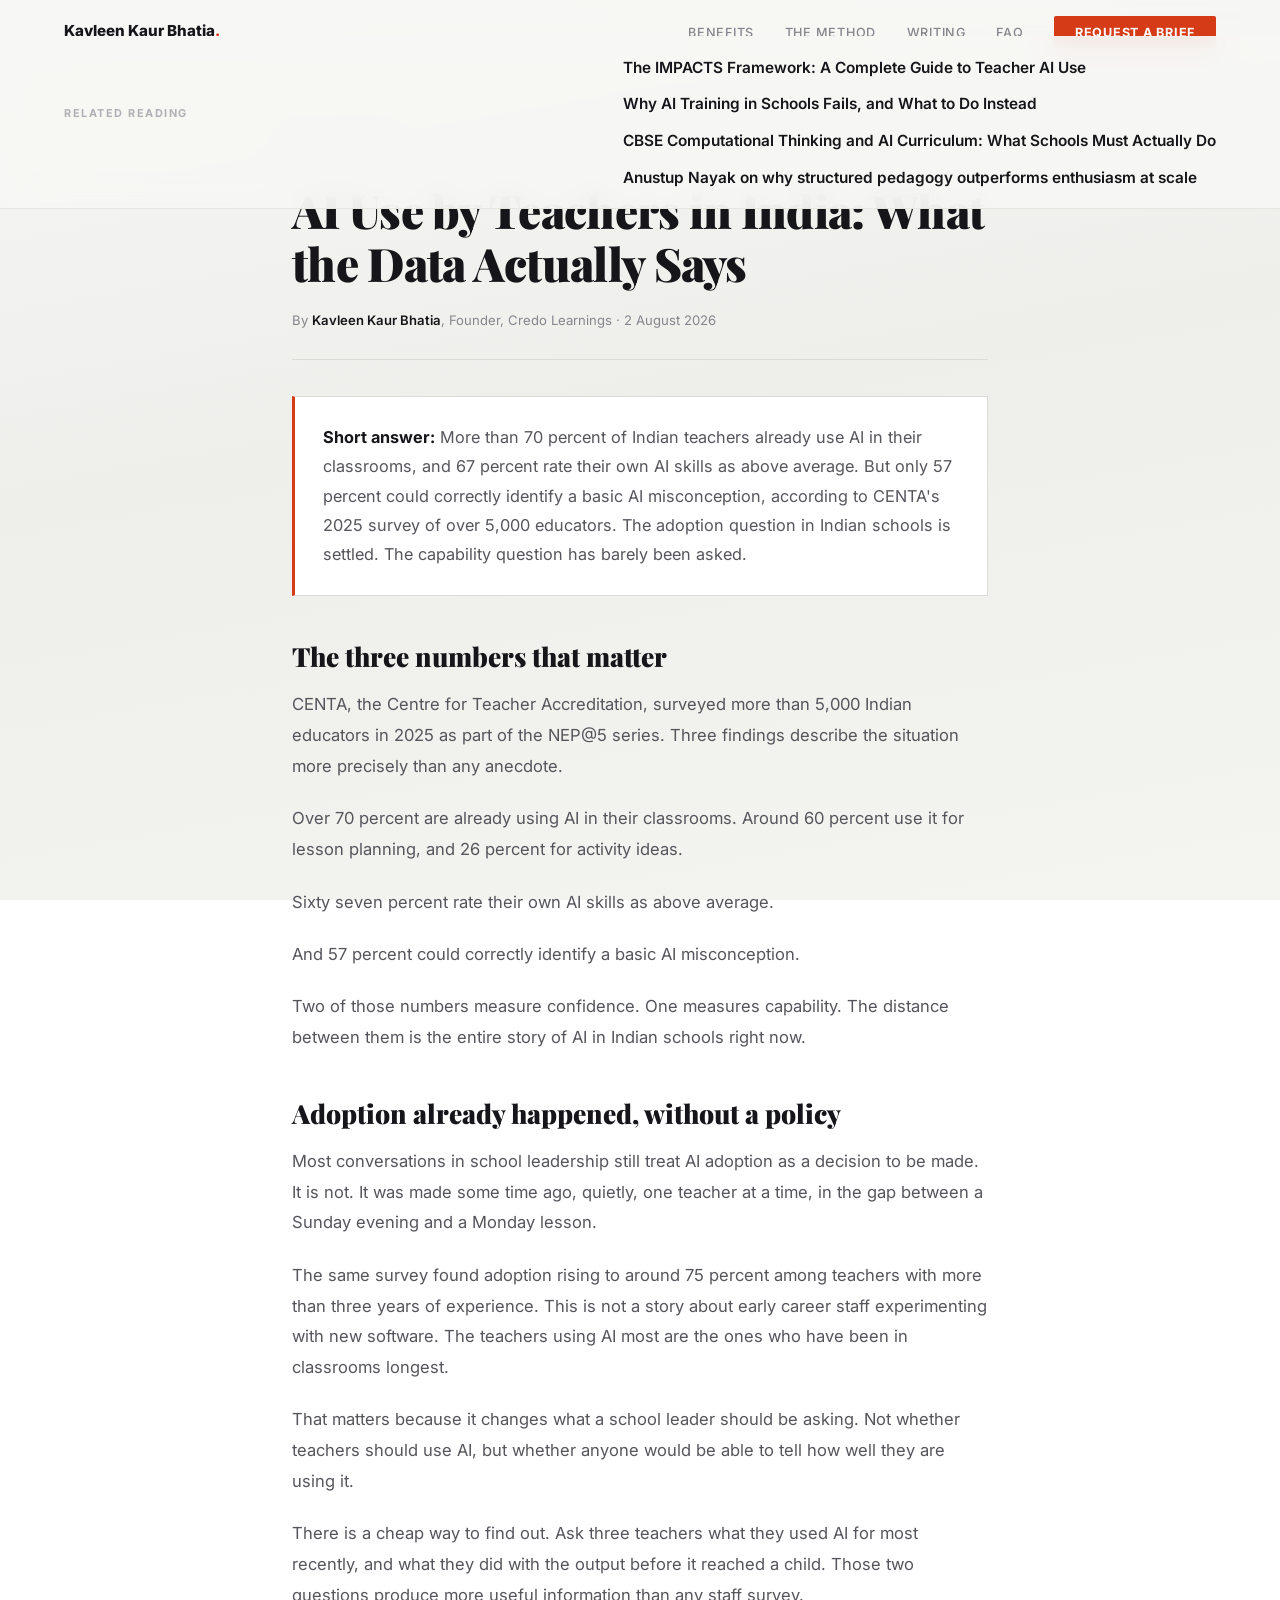
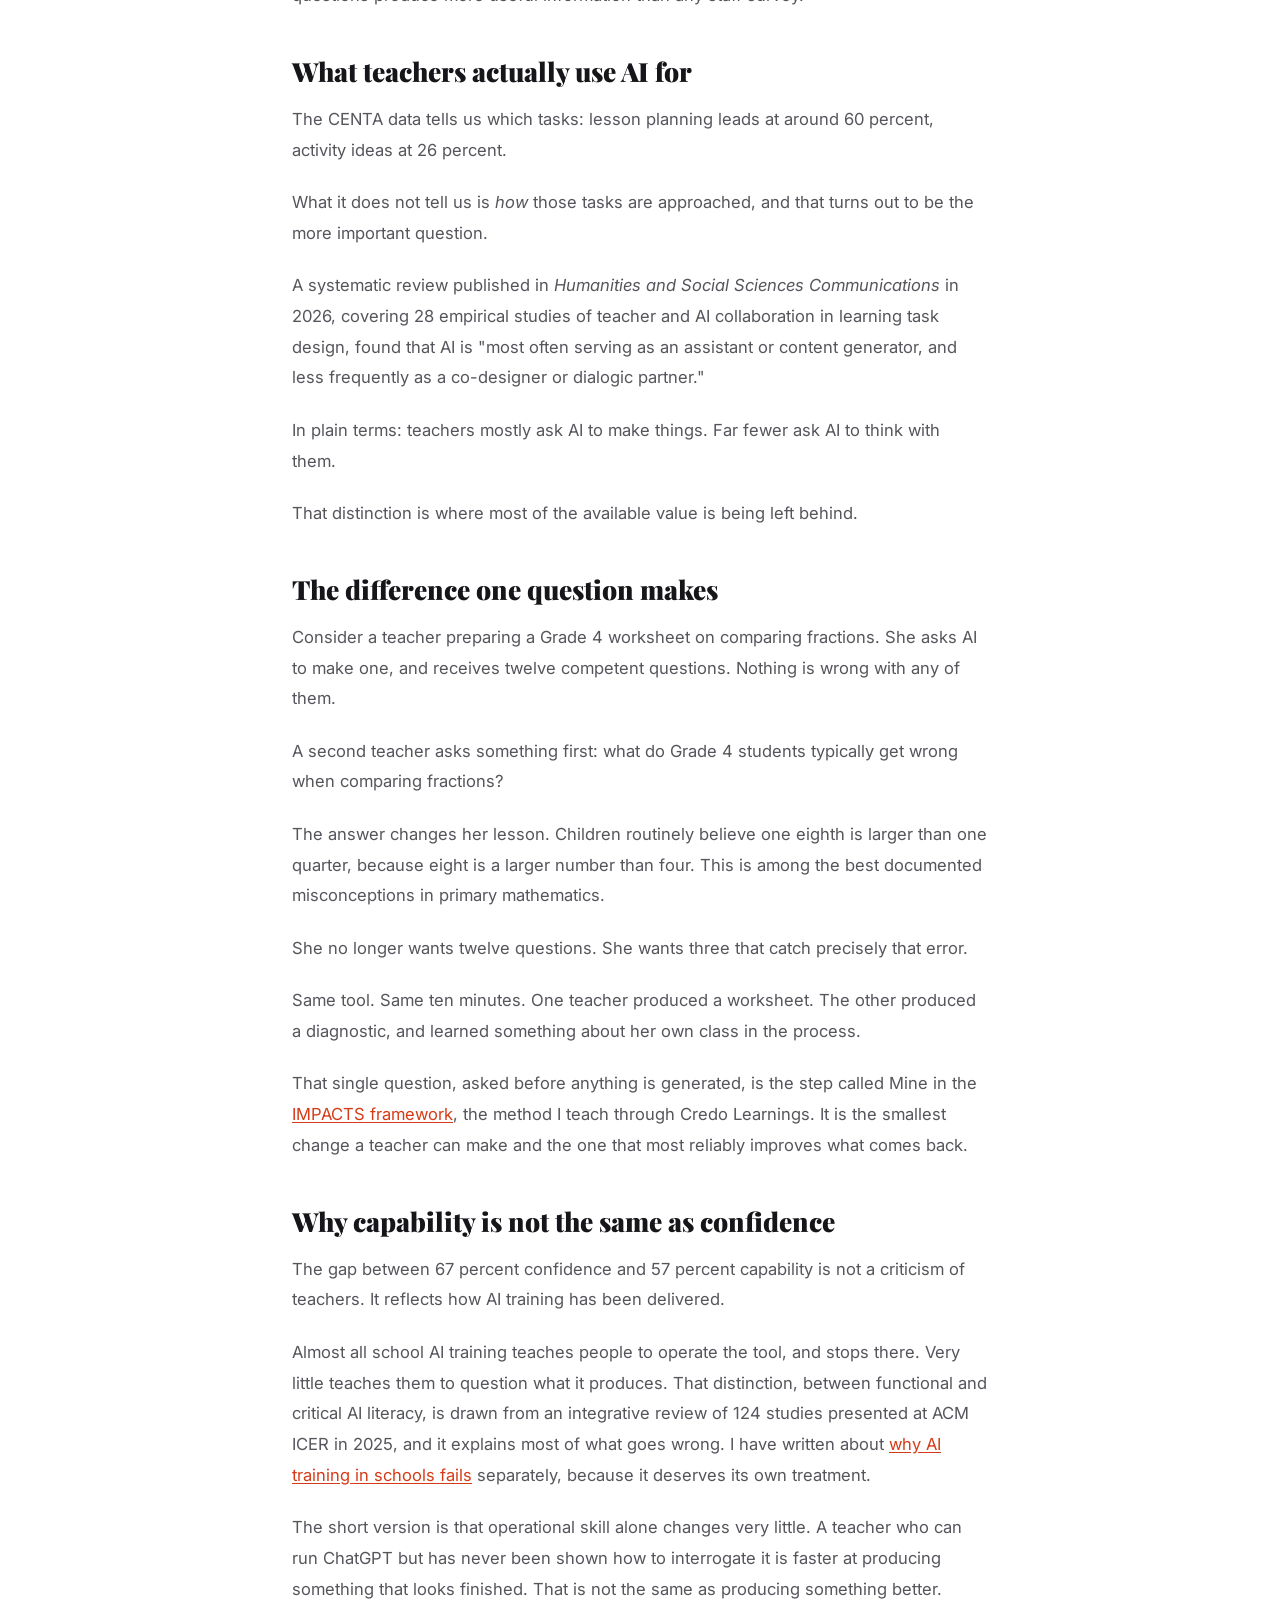
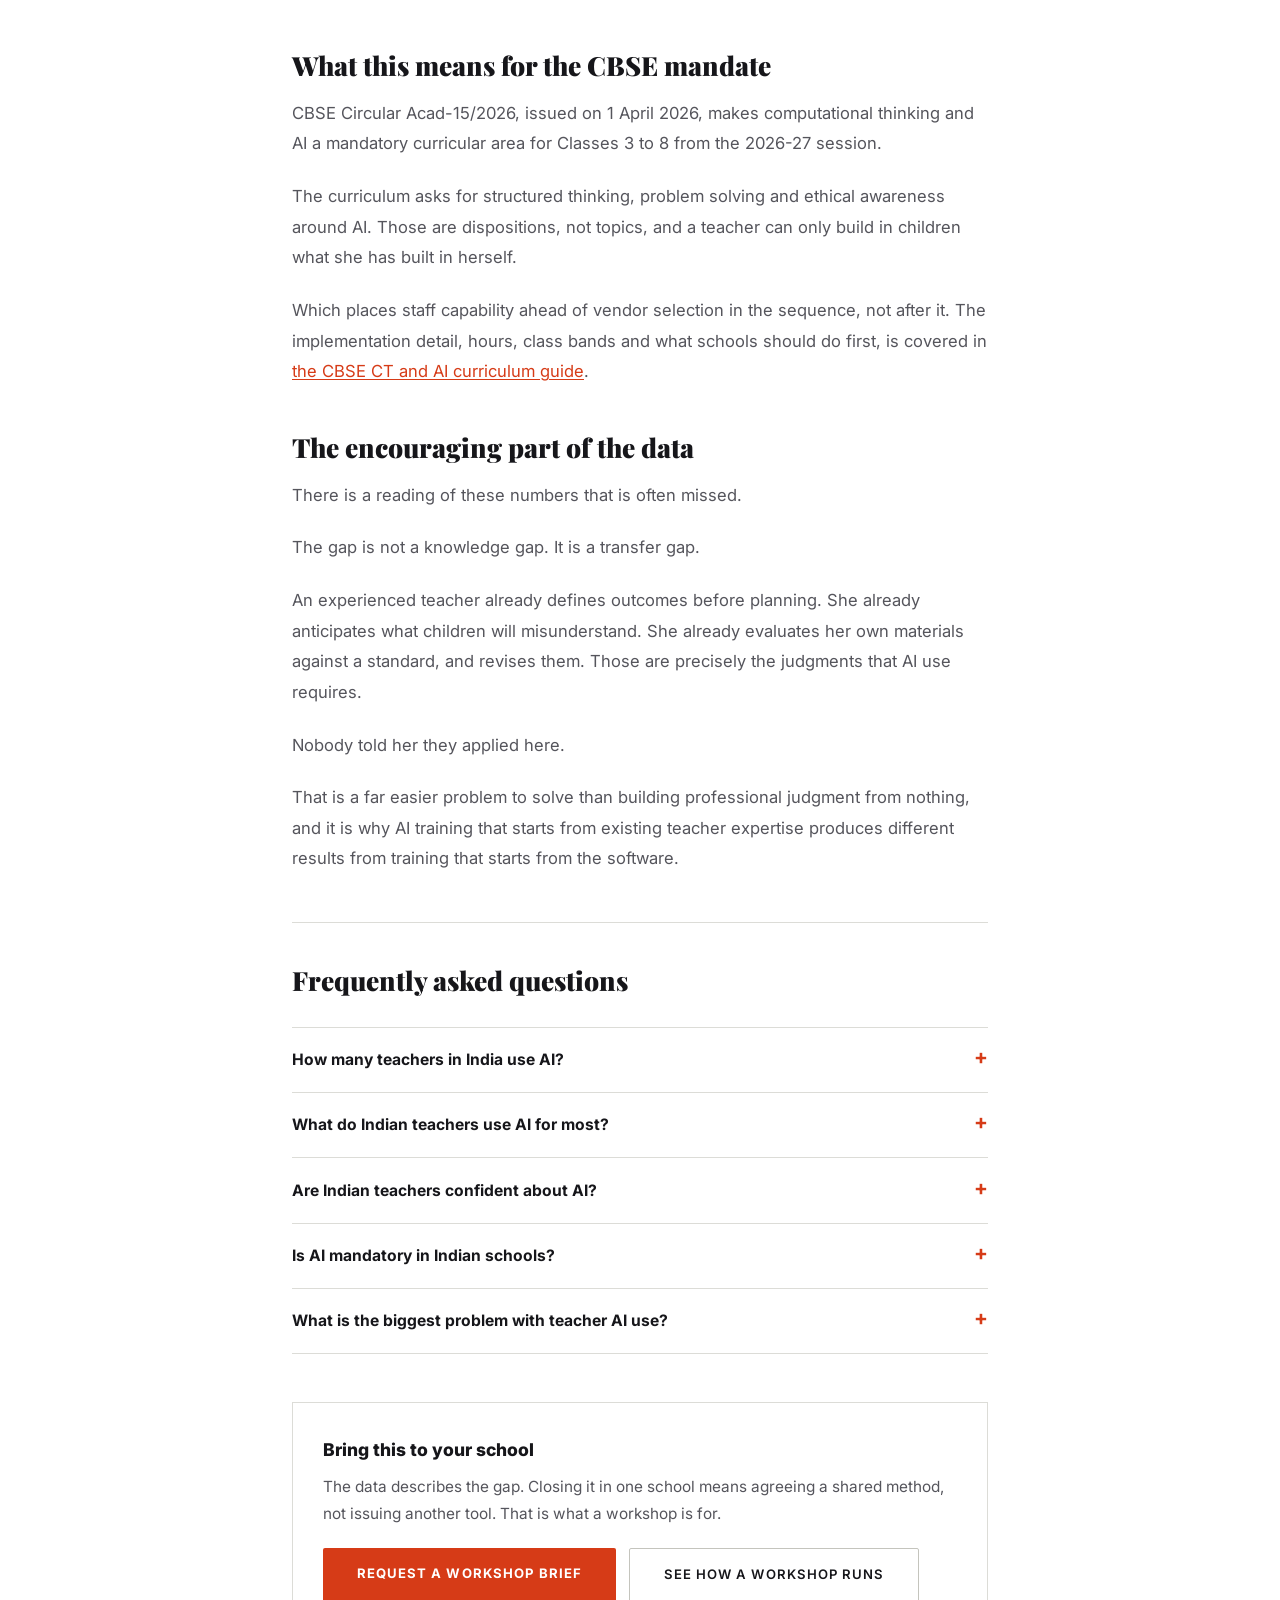
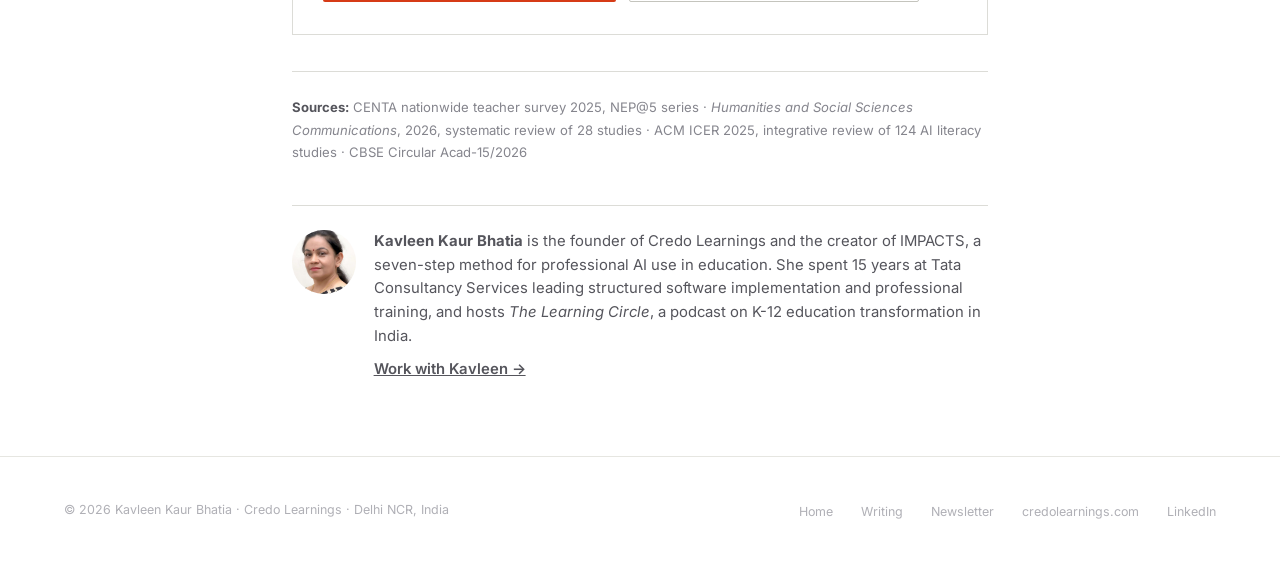
==== commit b2652fbc: "Add files via upload" ====
--- a/ai-use-by-teachers-india-data.html
+++ b/ai-use-by-teachers-india-data.html
@@ -140,6 +140,13 @@
   <link rel="preconnect" href="https://fonts.gstatic.com" crossorigin />
   <link href="https://fonts.googleapis.com/css2?family=Inter:wght@300;400;500;600;700;800;900&family=Playfair+Display:wght@700;900&display=swap" rel="stylesheet" />
   <link rel="stylesheet" href="/styles.css" />
+<style>
+.author-box{display:flex;gap:1.1rem;align-items:flex-start;margin:2.6rem 0 0;padding:1.5rem 0 0;border-top:1px solid #dcdcd7}
+.author-box img{width:64px;height:64px;border-radius:50%;object-fit:cover;flex:0 0 64px}
+.author-box p{margin:0 0 .6rem;font-size:.93rem;line-height:1.6;color:#55555c}
+.author-box a{font-weight:600}
+@media(max-width:600px){.author-box{flex-direction:column;gap:.9rem}}
+</style>
 </head>
 <body>
 
@@ -150,7 +157,7 @@
       <li><a href="/#method">The Method</a></li>
       <li><a href="/writing">Writing</a></li>
       <li><a href="/#faq">FAQ</a></li>
-      <li><a href="/#contact" class="nav-cta">For Schools</a></li>
+      <li><a href="/schools#enquire" class="nav-cta">Request a brief</a></li>
     </ul>
   </nav>
 
@@ -236,10 +243,10 @@
 
       <aside class="article-cta">
         <h3>Bring this to your school</h3>
-        <p>I run AI training for whole schools, built on the IMPACTS framework. For new writing and occasional updates, join the newsletter.</p>
+        <p>The data describes the gap. Closing it in one school means agreeing a shared method, not issuing another tool. That is what a workshop is for.</p>
         <div style="display: flex; gap: 0.85rem; flex-wrap: wrap;">
-          <a href="/#contact" class="btn-primary">Enquire for your school</a>
-          <a href="/#newsletter" class="btn-secondary">Get the newsletter</a>
+          <a href="/schools#enquire" class="btn-primary">Request a workshop brief</a>
+          <a href="/schools" class="btn-secondary">See how a workshop runs</a>
         </div>
       </aside>
 
@@ -248,10 +255,18 @@
         <ul>
         <li><a href="/impacts-framework">The IMPACTS Framework: A Complete Guide to Teacher AI Use</a></li>
         <li><a href="/why-ai-training-in-schools-fails">Why AI Training in Schools Fails, and What to Do Instead</a></li>
-        <li><a href="/cbse-ct-ai-curriculum-teacher-readiness">CBSE Computational Thinking and AI Curriculum: What Schools Must Actually Do</a></li></ul>
+        <li><a href="/cbse-ct-ai-curriculum-teacher-readiness">CBSE Computational Thinking and AI Curriculum: What Schools Must Actually Do</a></li><li><a href="/the-learning-circle-anustup-nayak">Anustup Nayak on why structured pedagogy outperforms enthusiasm at scale</a></li></ul>
       </nav>
 
       <p class="article-sources"><strong>Sources:</strong> CENTA nationwide teacher survey 2025, NEP@5 series &middot; <em>Humanities and Social Sciences Communications</em>, 2026, systematic review of 28 studies &middot; ACM ICER 2025, integrative review of 124 AI literacy studies &middot; CBSE Circular Acad-15/2026</p>
+    
+      <div class="author-box">
+        <img src="/kavleen-kaur-bhatia.jpg" alt="Kavleen Kaur Bhatia" width="64" height="64" loading="lazy">
+        <div>
+          <p><strong>Kavleen Kaur Bhatia</strong> is the founder of Credo Learnings and the creator of IMPACTS, a seven-step method for professional AI use in education. She spent 15 years at Tata Consultancy Services leading structured software implementation and professional training, and hosts <em>The Learning Circle</em>, a podcast on K-12 education transformation in India.</p>
+          <p><a href="/schools">Work with Kavleen &rarr;</a></p>
+        </div>
+      </div>
     </article>
   </main>
 
@@ -266,5 +281,6 @@
     </ul>
   </footer>
 
+<!-- Cloudflare Web Analytics --><script type='module' src='https://static.cloudflareinsights.com/beacon.min.js' data-cf-beacon='{"token": "6b2d1cc4017348f6bbc40cde86c7a890"}'></script><!-- End Cloudflare Web Analytics -->
 </body>
 </html>
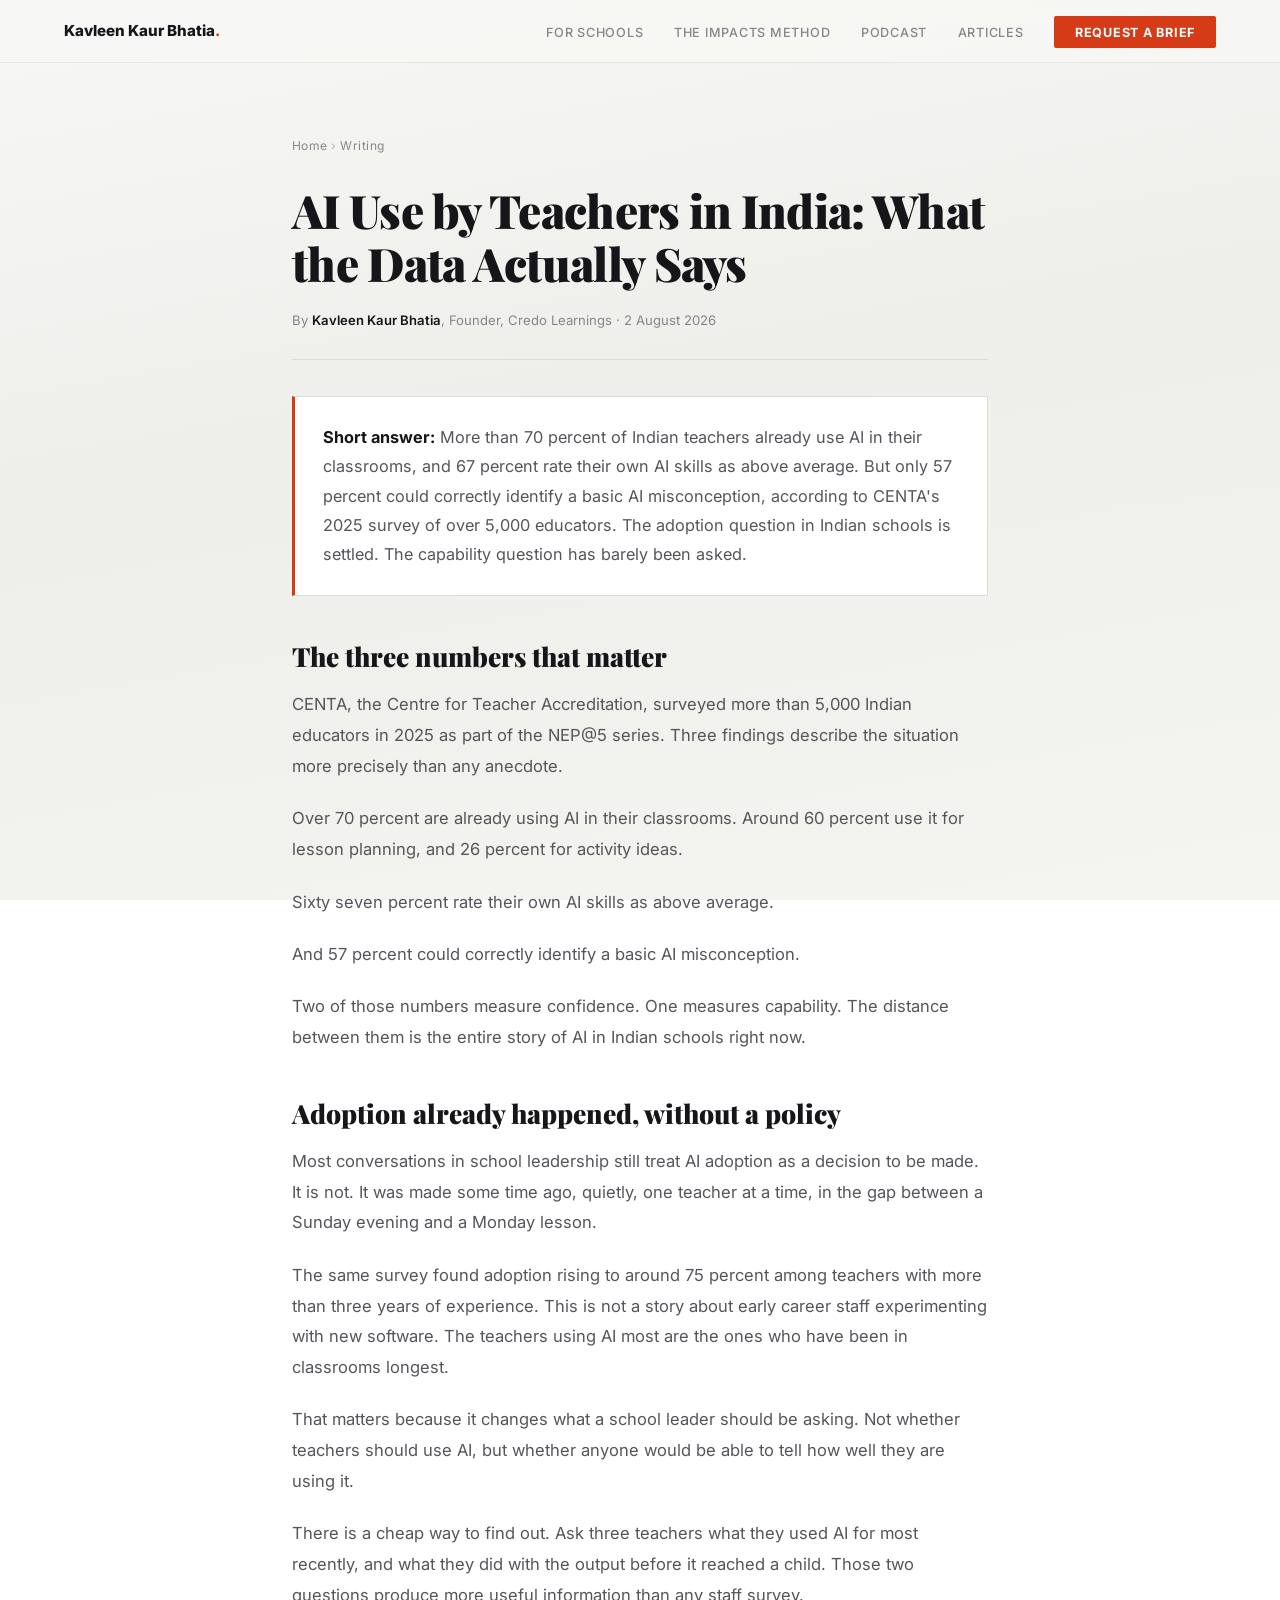
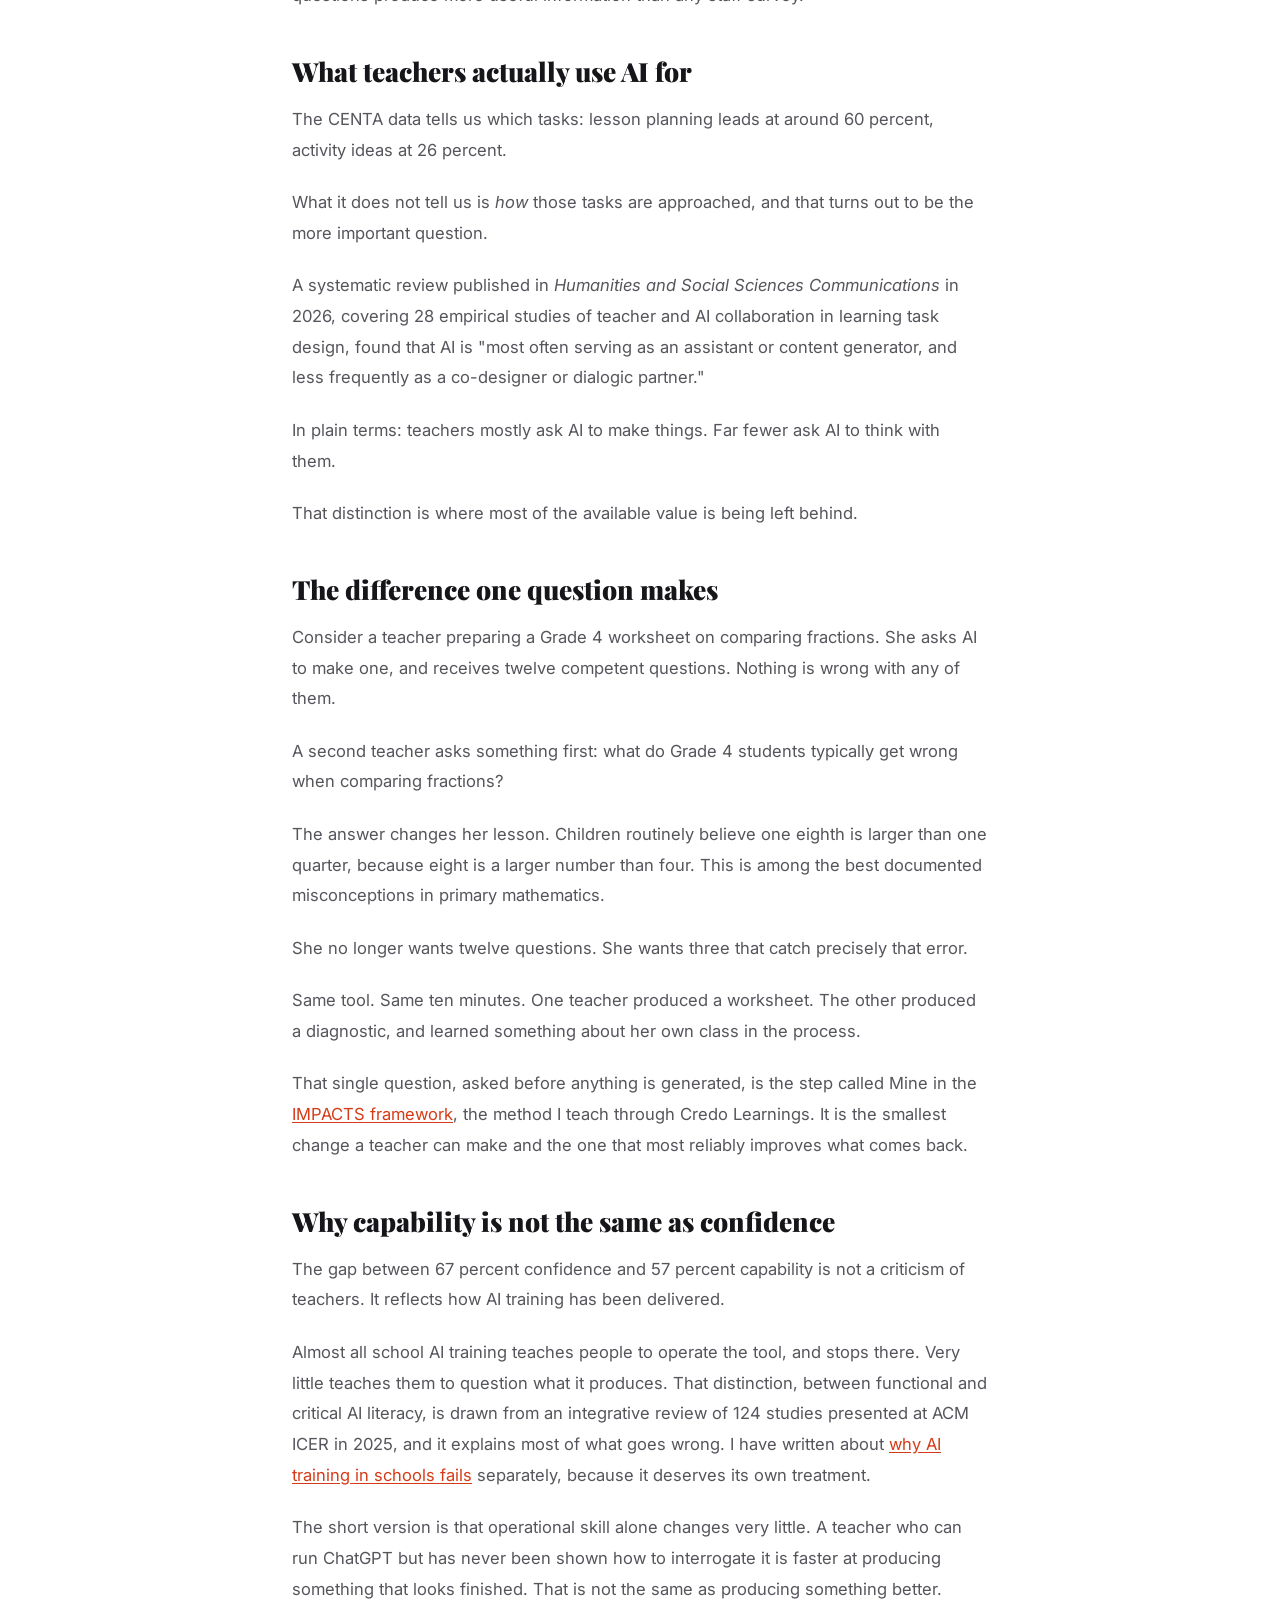
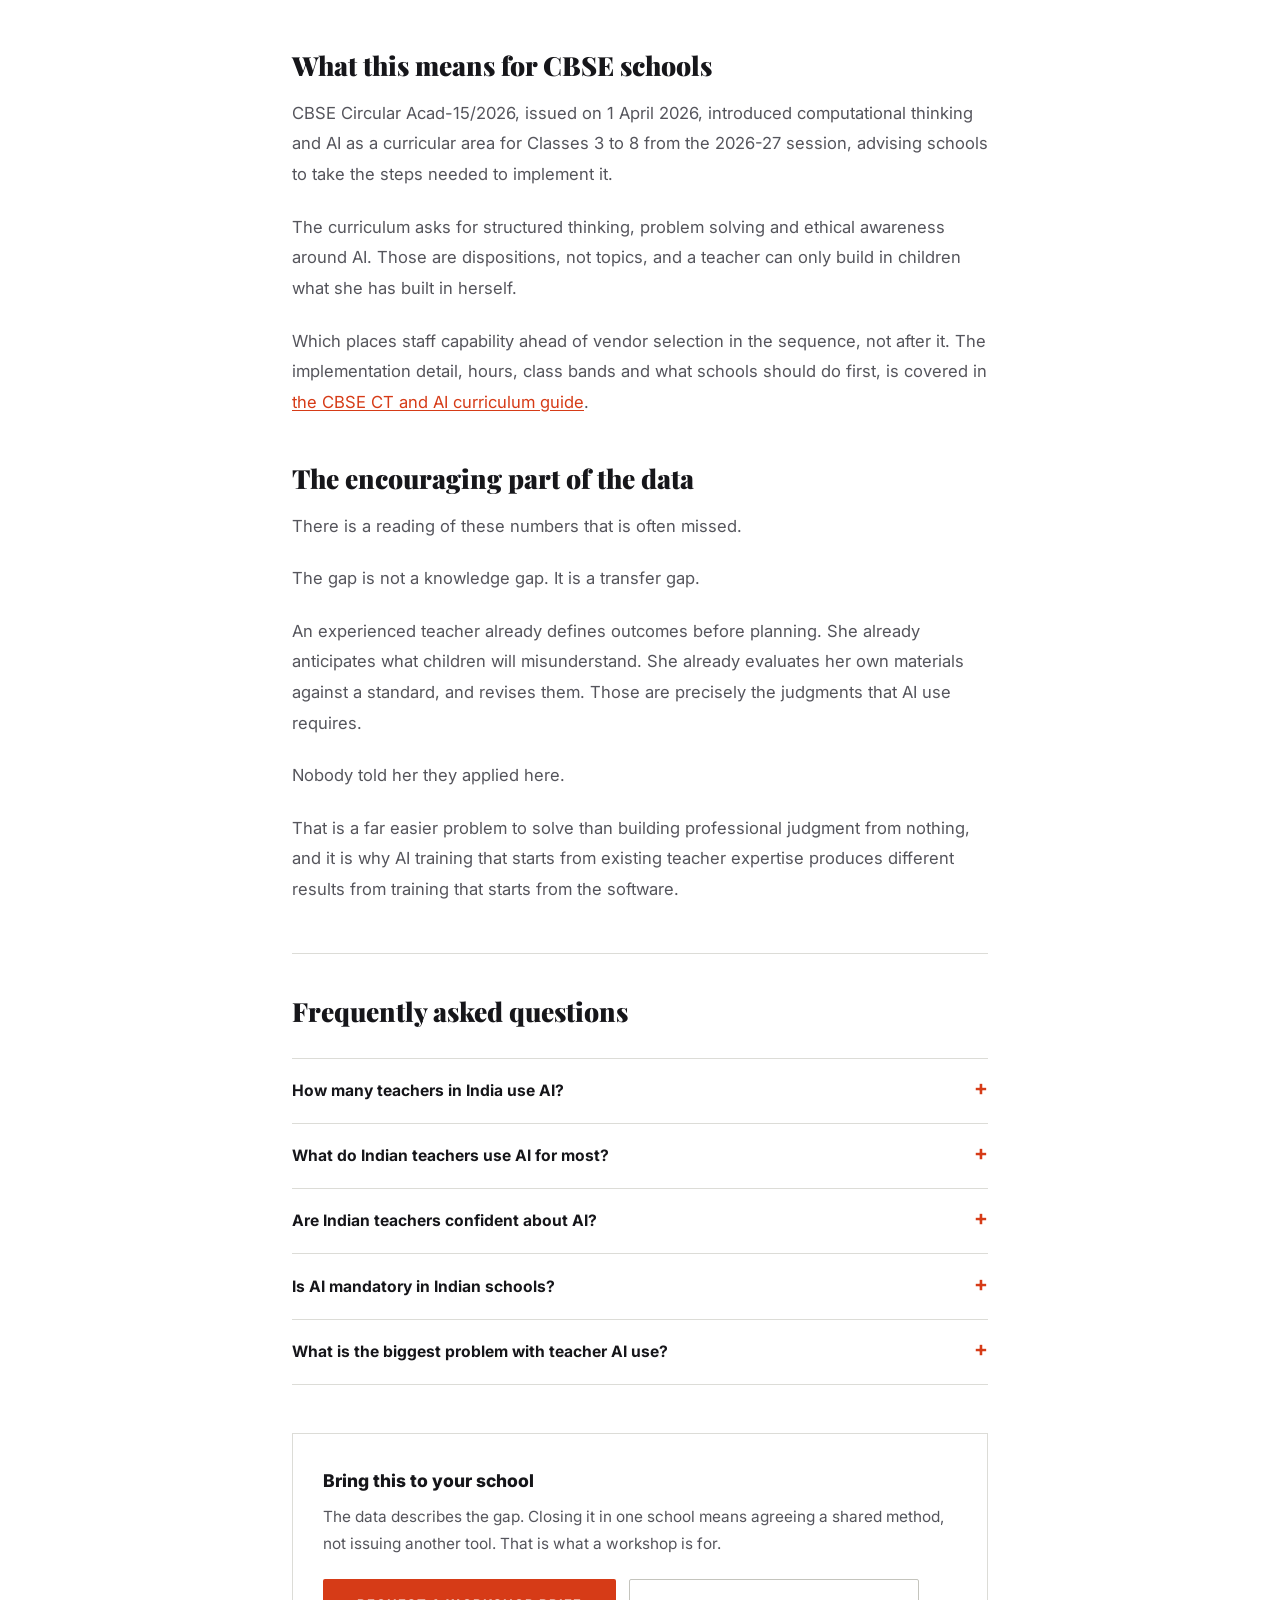
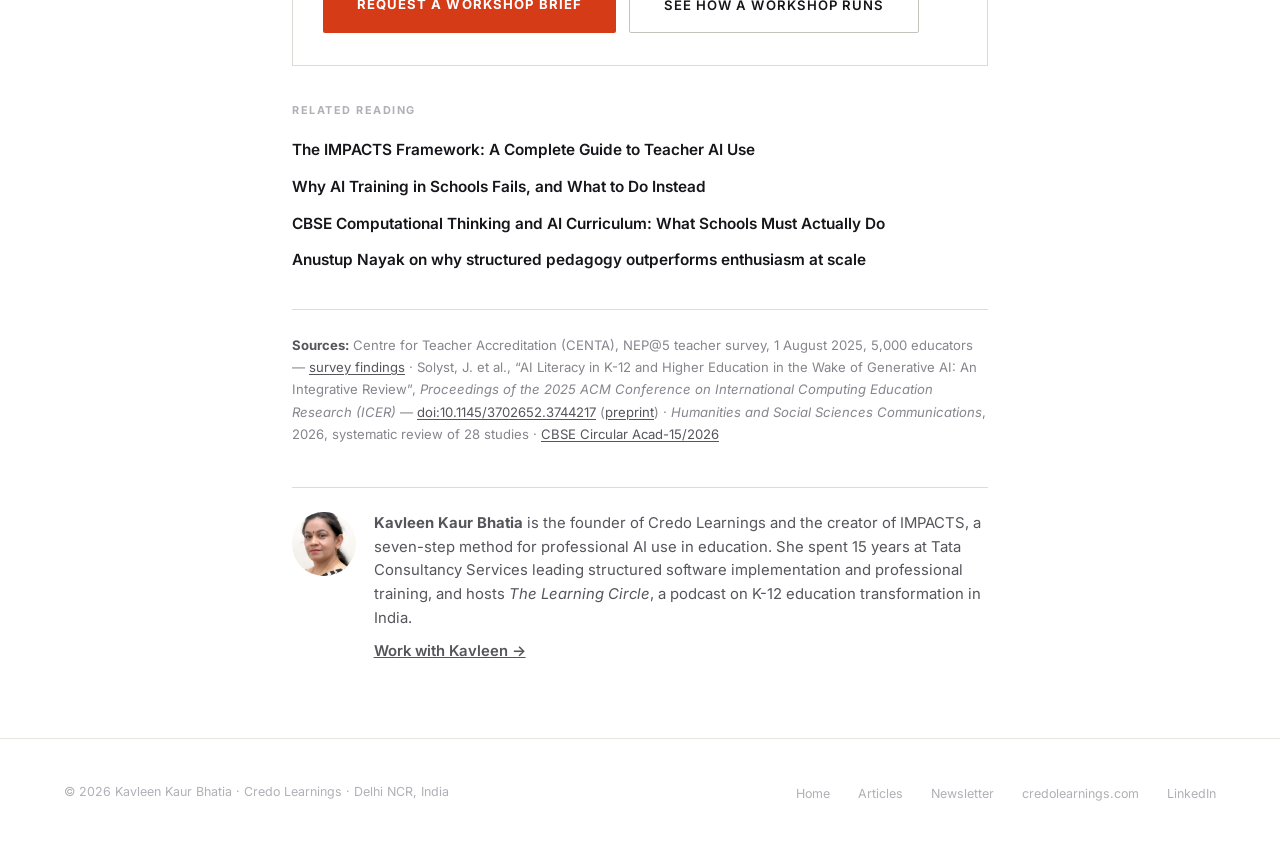
==== commit 3644f371: "Add files via upload" ====
--- a/ai-use-by-teachers-india-data.html
+++ b/ai-use-by-teachers-india-data.html
@@ -9,6 +9,9 @@
   <meta name="author" content="Kavleen Kaur Bhatia" />
   <meta name="robots" content="index, follow, max-image-preview:large, max-snippet:-1" />
   <link rel="canonical" href="https://www.kavleenkaur.com/ai-use-by-teachers-india-data" />
+  <link rel="icon" href="/favicon.svg" type="image/svg+xml" />
+  <link rel="alternate icon" href="/favicon-32.png" sizes="32x32" />
+  <link rel="apple-touch-icon" href="/apple-touch-icon.png" />
 
   <meta property="og:type" content="article" />
   <meta property="og:url" content="https://www.kavleenkaur.com/ai-use-by-teachers-india-data" />
@@ -97,7 +100,7 @@
           "name": "Is AI mandatory in Indian schools?",
           "acceptedAnswer": {
             "@type": "Answer",
-            "text": "CBSE has made computational thinking and AI a mandatory curricular area for Classes 3 to 8 from the 2026-27 session, under Circular Acad-15/2026."
+            "text": "CBSE introduced computational thinking and AI as a curricular area for Classes 3 to 8 from the 2026-27 session, under Circular Acad-15/2026, at 50 hours a year for Classes 3 to 5 and 100 for Classes 6 to 8."
           }
         },
         {
@@ -152,12 +155,15 @@
 
   <nav aria-label="Main navigation">
     <a class="nav-logo" href="/">Kavleen Kaur Bhatia<span>.</span></a>
-    <ul class="nav-links">
-      <li><a href="/#benefits">Benefits</a></li>
-      <li><a href="/#method">The Method</a></li>
-      <li><a href="/writing">Writing</a></li>
-      <li><a href="/#faq">FAQ</a></li>
-      <li><a href="/schools#enquire" class="nav-cta">Request a brief</a></li>
+        <button class="nav-toggle" id="navToggle" type="button" aria-label="Open menu" aria-expanded="false" aria-controls="navLinks">
+      <span></span><span></span><span></span>
+    </button>
+<ul class="nav-links" id="navLinks">
+      <li><a href="/schools">For Schools</a></li>
+      <li><a href="/#method">The IMPACTS Method</a></li>
+      <li><a href="/#podcast">Podcast</a></li>
+      <li><a href="/writing">Articles</a></li>
+      <li><a href="/schools#enquire" class="nav-cta">Request a Brief</a></li>
     </ul>
   </nav>
 
@@ -205,8 +211,8 @@
       <p>The gap between 67 percent confidence and 57 percent capability is not a criticism of teachers. It reflects how AI training has been delivered.</p>
       <p>Almost all school AI training teaches people to operate the tool, and stops there. Very little teaches them to question what it produces. That distinction, between functional and critical AI literacy, is drawn from an integrative review of 124 studies presented at ACM ICER in 2025, and it explains most of what goes wrong. I have written about <a href="/why-ai-training-in-schools-fails">why AI training in schools fails</a> separately, because it deserves its own treatment.</p>
       <p>The short version is that operational skill alone changes very little. A teacher who can run ChatGPT but has never been shown how to interrogate it is faster at producing something that looks finished. That is not the same as producing something better.</p>
-      <h2>What this means for the CBSE mandate</h2>
-      <p>CBSE Circular Acad-15/2026, issued on 1 April 2026, makes computational thinking and AI a mandatory curricular area for Classes 3 to 8 from the 2026-27 session.</p>
+      <h2>What this means for CBSE schools</h2>
+      <p>CBSE Circular Acad-15/2026, issued on 1 April 2026, introduced computational thinking and AI as a curricular area for Classes 3 to 8 from the 2026-27 session, advising schools to take the steps needed to implement it.</p>
       <p>The curriculum asks for structured thinking, problem solving and ethical awareness around AI. Those are dispositions, not topics, and a teacher can only build in children what she has built in herself.</p>
       <p>Which places staff capability ahead of vendor selection in the sequence, not after it. The implementation detail, hours, class bands and what schools should do first, is covered in <a href="/cbse-ct-ai-curriculum-teacher-readiness">the CBSE CT and AI curriculum guide</a>.</p>
       <h2>The encouraging part of the data</h2>
@@ -233,7 +239,7 @@
       </details>
       <details>
         <summary>Is AI mandatory in Indian schools?</summary>
-        <p>CBSE has made computational thinking and AI a mandatory curricular area for Classes 3 to 8 from the 2026-27 session, under Circular Acad-15/2026.</p>
+        <p>CBSE introduced computational thinking and AI as a curricular area for Classes 3 to 8 from the 2026-27 session, under Circular Acad-15/2026, at 50 hours a year for Classes 3 to 5 and 100 for Classes 6 to 8.</p>
       </details>
       <details>
         <summary>What is the biggest problem with teacher AI use?</summary>
@@ -258,7 +264,7 @@
         <li><a href="/cbse-ct-ai-curriculum-teacher-readiness">CBSE Computational Thinking and AI Curriculum: What Schools Must Actually Do</a></li><li><a href="/the-learning-circle-anustup-nayak">Anustup Nayak on why structured pedagogy outperforms enthusiasm at scale</a></li></ul>
       </nav>
 
-      <p class="article-sources"><strong>Sources:</strong> CENTA nationwide teacher survey 2025, NEP@5 series &middot; <em>Humanities and Social Sciences Communications</em>, 2026, systematic review of 28 studies &middot; ACM ICER 2025, integrative review of 124 AI literacy studies &middot; CBSE Circular Acad-15/2026</p>
+      <p class="article-sources"><strong>Sources:</strong> Centre for Teacher Accreditation (CENTA), NEP@5 teacher survey, 1 August 2025, 5,000 educators &mdash; <a href="https://cxotoday.com/press-release/ai-tools-take-centre-stage-in-classrooms-as-nep-turns-five-centa-survey-finds-over-70-of-indian-teachers-already-using-ai/" rel="nofollow">survey findings</a> &middot; Solyst, J. et al., &ldquo;AI Literacy in K-12 and Higher Education in the Wake of Generative AI: An Integrative Review&rdquo;, <em>Proceedings of the 2025 ACM Conference on International Computing Education Research (ICER)</em> &mdash; <a href="https://dl.acm.org/doi/10.1145/3702652.3744217" rel="nofollow">doi:10.1145/3702652.3744217</a> (<a href="https://arxiv.org/abs/2503.00079" rel="nofollow">preprint</a>) &middot; <em>Humanities and Social Sciences Communications</em>, 2026, systematic review of 28 studies <!-- TODO: exact title/DOI needed - could not be located; confirm reference before publishing --> &middot; <a href="https://cbseacademic.nic.in/web_material/Circulars/2026/15_Circular_2026.pdf" rel="nofollow">CBSE Circular Acad-15/2026</a></p>
     
       <div class="author-box">
         <img src="/kavleen-kaur-bhatia.jpg" alt="Kavleen Kaur Bhatia" width="64" height="64" loading="lazy">
@@ -274,7 +280,7 @@
     <p>&copy; 2026 Kavleen Kaur Bhatia &middot; Credo Learnings &middot; Delhi NCR, India</p>
     <ul class="footer-links">
       <li><a href="/">Home</a></li>
-      <li><a href="/writing">Writing</a></li>
+      <li><a href="/writing">Articles</a></li>
       <li><a href="/#newsletter">Newsletter</a></li>
       <li><a href="https://credolearnings.com/" target="_blank" rel="noopener">credolearnings.com</a></li>
       <li><a href="https://www.linkedin.com/in/kavleen-kaur-bhatia/" target="_blank" rel="noopener">LinkedIn</a></li>
@@ -282,5 +288,25 @@
   </footer>
 
 <!-- Cloudflare Web Analytics --><script type='module' src='https://static.cloudflareinsights.com/beacon.min.js' data-cf-beacon='{"token": "6b2d1cc4017348f6bbc40cde86c7a890"}'></script><!-- End Cloudflare Web Analytics -->
+
+<script>
+(function(){
+  var toggle = document.getElementById('navToggle');
+  var links = document.getElementById('navLinks');
+  if (!toggle || !links) return;
+  toggle.addEventListener('click', function(){
+    var isOpen = links.classList.toggle('open');
+    toggle.classList.toggle('open', isOpen);
+    toggle.setAttribute('aria-expanded', isOpen ? 'true' : 'false');
+  });
+  links.querySelectorAll('a').forEach(function(a){
+    a.addEventListener('click', function(){
+      links.classList.remove('open');
+      toggle.classList.remove('open');
+      toggle.setAttribute('aria-expanded', 'false');
+    });
+  });
+})();
+</script>
 </body>
 </html>
--- a/styles.css
+++ b/styles.css
@@ -30,7 +30,7 @@
 a { color: inherit; }
 
 /* NAV */
-nav {
+nav[aria-label="Main navigation"] {
   position: fixed; top: 0; left: 0; right: 0; z-index: 100;
   display: flex; justify-content: space-between; align-items: center;
   padding: 1.1rem 4rem;
@@ -190,11 +190,45 @@
 .footer-links a { font-size: 0.78rem; color: var(--text-faint); text-decoration: none; transition: color 0.2s; }
 .footer-links a:hover { color: var(--text-mid); }
 
+/* Inline academic citation */
+.cite { font-size: 0.86em; color: var(--text-soft); }
+.article-sources a { color: var(--text-mid); text-decoration: underline; text-underline-offset: 2px; }
+.article-sources a:hover { color: var(--accent); }
+
+/* Hamburger for the shared-stylesheet pages. Previously these pages hid .nav-links
+   below 900px with no way to reopen them, leaving mobile visitors with no navigation.
+   44x44 is the accessible minimum tap target. */
+.nav-toggle {
+  display: none; flex-direction: column; justify-content: center; align-items: center; gap: 5px;
+  min-width: 44px; min-height: 44px; padding: 0; border: 0; background: transparent; cursor: pointer;
+  -webkit-tap-highlight-color: transparent;
+}
+.nav-toggle span {
+  display: block; width: 22px; height: 2px; background: var(--text); border-radius: 2px;
+  transition: transform 0.25s ease, opacity 0.2s ease;
+}
+.nav-toggle.open span:nth-child(1) { transform: translateY(7px) rotate(45deg); }
+.nav-toggle.open span:nth-child(2) { opacity: 0; }
+.nav-toggle.open span:nth-child(3) { transform: translateY(-7px) rotate(-45deg); }
+
+.index-meta {
+  display: block; font-size: 0.68rem; font-weight: 700; letter-spacing: 0.14em;
+  text-transform: uppercase; color: var(--accent); margin-bottom: 0.5rem;
+}
+
 /* RESPONSIVE */
 @media (max-width: 900px) {
-  nav { padding: 0.9rem 1.5rem; }
-  .nav-links { display: none; }
-  .nav-links.mobile-cta { display: flex; }
+  nav[aria-label="Main navigation"] { padding: 0.9rem 1.5rem; }
+  .nav-toggle { display: flex; }
+  .nav-links {
+    display: none; position: absolute; top: 100%; left: 0; right: 0;
+    flex-direction: column; align-items: stretch; gap: 0;
+    background: #f7f7f5; border-bottom: 1px solid var(--border-soft);
+    padding: 0.25rem 1.5rem 1rem; box-shadow: 0 12px 24px -12px rgba(0,0,0,0.16);
+  }
+  .nav-links.open { display: flex; }
+  .nav-links a { display: block; padding: 0.85rem 0; border-bottom: 1px solid var(--border-soft); }
+  .nav-links .nav-cta { text-align: center; margin-top: 0.6rem; border-bottom: 0; }
   .article-wrap, .index-wrap { padding: 6.5rem 1.5rem 3rem; }
   footer { flex-direction: column; text-align: center; gap: 1.25rem; padding: 2.5rem 1.5rem; }
 }
